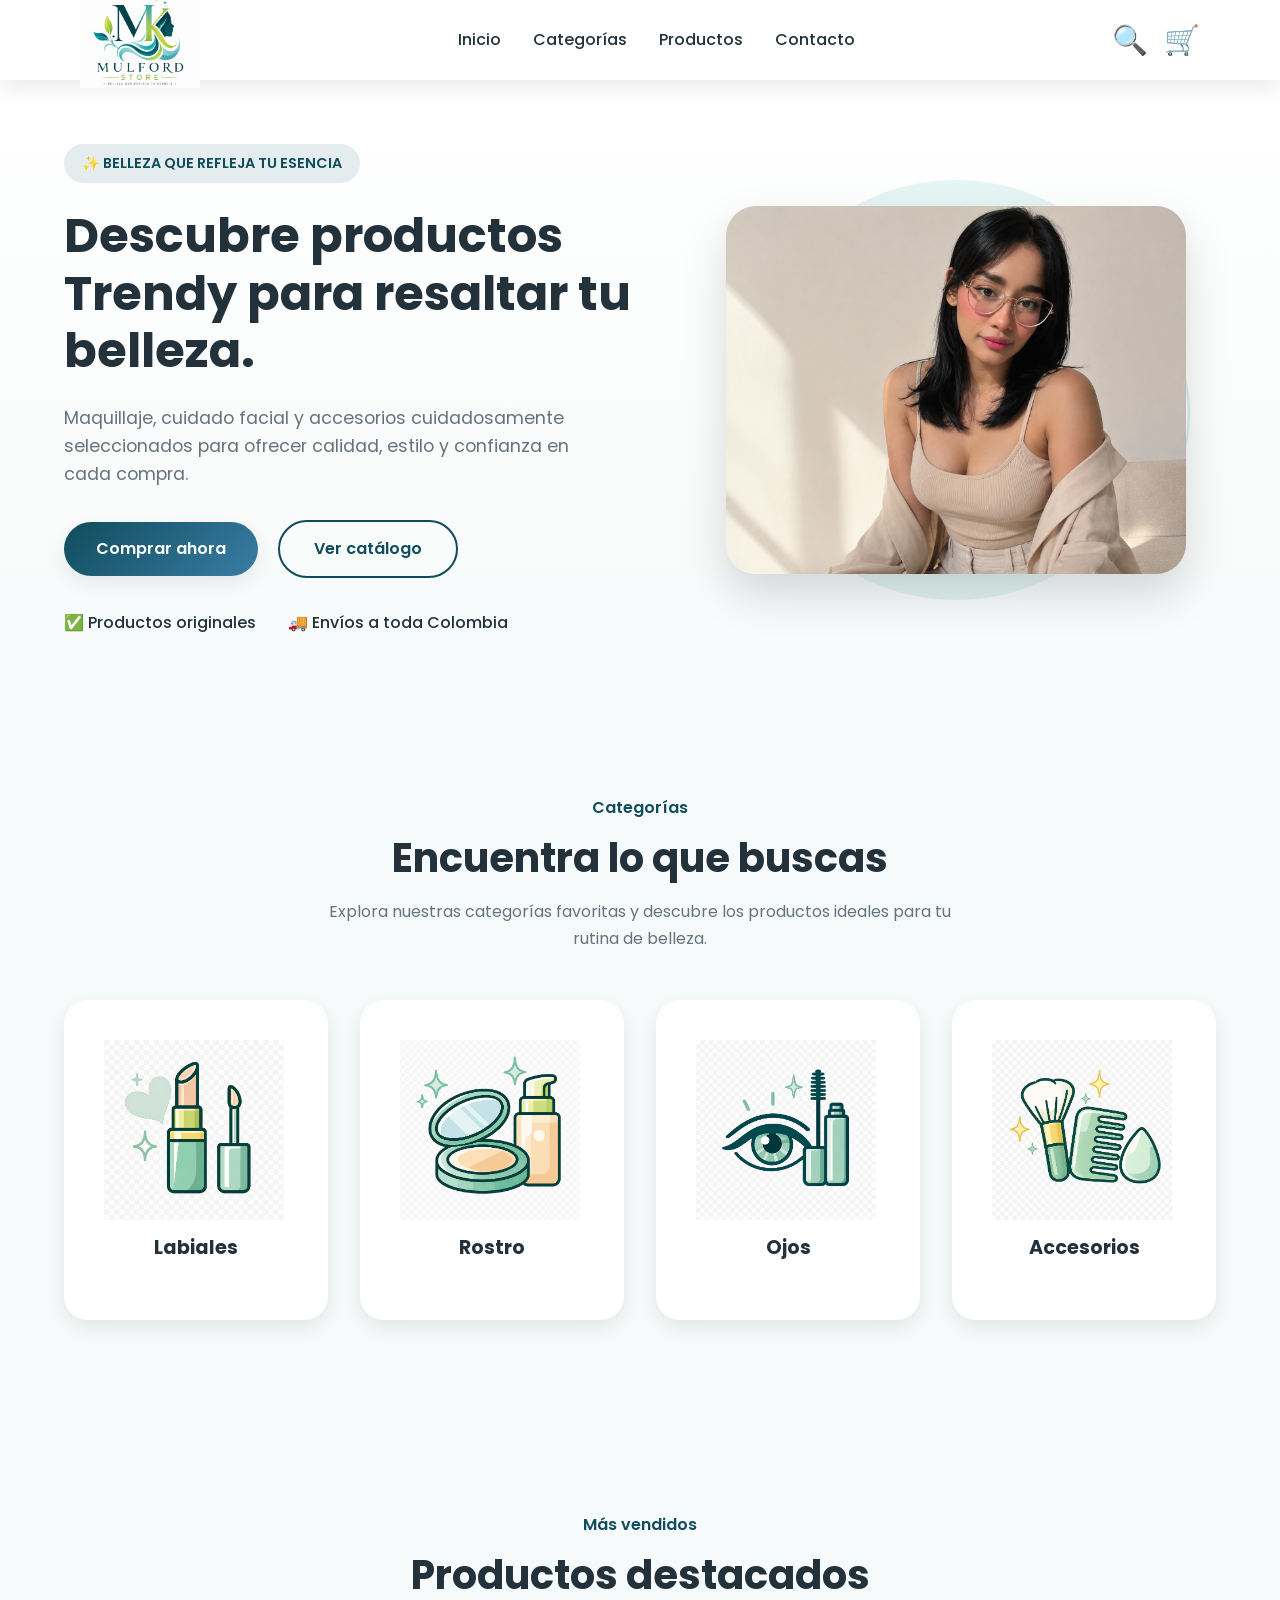
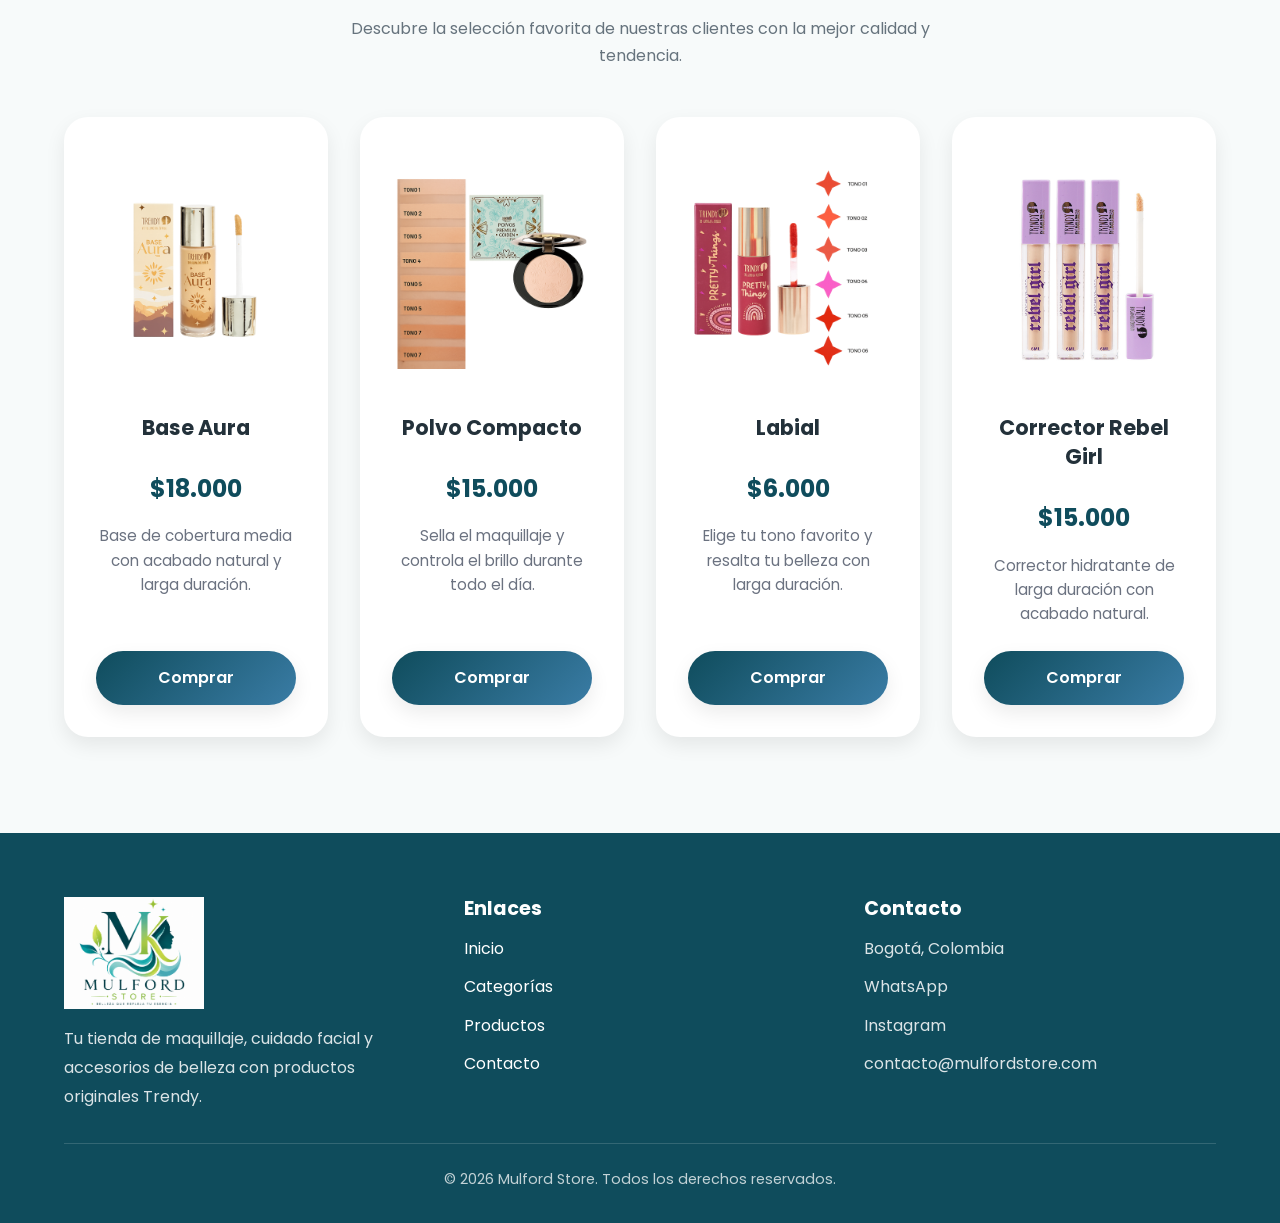
==== index.html @ 91eef4ac "Primer commit - Mulford Store" ====
<!DOCTYPE html>
<html lang="es">

<head>

    <meta charset="UTF-8">
    <meta name="viewport" content="width=device-width, initial-scale=1.0">

    <title>Mulford Store</title>

    <meta
        name="description"
        content="Mulford Store - Tienda de maquillaje, cuidado facial y accesorios Trendy con envíos a toda Colombia.">

    <meta
        name="keywords"
        content="maquillaje, Trendy, belleza, cosméticos, labiales, bases, Colombia">

    <meta
        name="author"
        content="Mulford Store">

    <link rel="icon" href="favicon.ico">

    <link rel="stylesheet" href="./css/reset.css">
    <link rel="stylesheet" href="./css/variables.css">
    <link rel="stylesheet" href="./css/base.css">
    <link rel="stylesheet" href="./css/layout.css">
    <link rel="stylesheet" href="./css/components.css">
    <link rel="stylesheet" href="./css/responsive.css">

</head>

<body>

    <!-- =========================
             HEADER
    ========================== -->

    <header class="header">

        <div class="container">

            <nav class="navbar">

                <a href="#inicio" class="logo">
                    <img
                        src="./assets/logos/logo-mulford.png"
                        alt="Logo Mulford">
                </a>

                <ul class="nav-links" id="nav-menu">

                    <li><a href="#inicio">Inicio</a></li>
                    <li><a href="#categorias">Categorías</a></li>
                    <li><a href="#productos">Productos</a></li>
                    <li><a href="#contacto">Contacto</a></li>

                </ul>

                <div class="nav-actions">

                    <button
                        type="button"
                        class="icon-btn"
                        aria-label="Buscar">
                        🔍
                    </button>

                    <button
                        type="button"
                        class="icon-btn"
                        aria-label="Carrito">
                        🛒
                    </button>

                    <button
                        type="button"
                        class="menu-toggle"
                        id="menu-toggle"
                        aria-label="Abrir menú">
                        ☰
                    </button>

                </div>

            </nav>

        </div>

    </header>

    <!-- =========================
              MAIN
    ========================== -->

    <main id="inicio">

        <!-- =========================
                 HERO
        ========================== -->

        <section class="hero">

            <div class="container">

                <div class="hero-content">

                    <span class="hero-badge">
                        ✨ BELLEZA QUE REFLEJA TU ESENCIA
                    </span>

                    <h1>
                        Descubre productos Trendy para resaltar tu belleza.
                    </h1>

                    <p>
                        Maquillaje, cuidado facial y accesorios cuidadosamente seleccionados para ofrecer calidad,
                        estilo y confianza en cada compra.
                    </p>

                    <div class="hero-buttons">

                        <a
                            href="#productos"
                            class="btn btn-primary">
                            Comprar ahora
                        </a>

                        <a
                            href="#categorias"
                            class="btn btn-secondary">
                            Ver catálogo
                        </a>

                    </div>

                    <div class="hero-info">

                        <div>
                            ✅ Productos originales
                        </div>

                        <div>
                            🚚 Envíos a toda Colombia
                        </div>

                    </div>

                </div>

                <div class="hero-image">

                    <img
                        src="./assets/images/hero-modelo.png"
                        alt="Modelo utilizando productos Mulford Store">

                </div>

            </div>

        </section>
                <!-- =========================
             CATEGORÍAS
        ========================== -->

        <section
            class="categories"
            id="categorias">

            <div class="container">

                <div class="section-title">

                    <span>Categorías</span>

                    <h2>
                        Encuentra lo que buscas
                    </h2>

                    <p>
                        Explora nuestras categorías favoritas y descubre los productos ideales para tu rutina de belleza.
                    </p>

                </div>

                <div class="categories-grid">

                    <!-- Categoría 1 -->

                    <article class="category-card">

                        <img
                            src="./assets/images/icons/labiales.png"
                            alt="Labiales"
                            loading="lazy">

                        <h3>Labiales</h3>

                    </article>

                    <!-- Categoría 2 -->

                    <article class="category-card">

                        <img
                            src="./assets/images/icons/rostro.png"
                            alt="Productos para el rostro"
                            loading="lazy">

                        <h3>Rostro</h3>

                    </article>

                    <!-- Categoría 3 -->

                    <article class="category-card">

                        <img
                            src="./assets/images/icons/ojos.png"
                            alt="Productos para los ojos"
                            loading="lazy">

                        <h3>Ojos</h3>

                    </article>

                    <!-- Categoría 4 -->

                    <article class="category-card">

                        <img
                            src="./assets/images/icons/accesorios.png"
                            alt="Accesorios de belleza"
                            loading="lazy">

                        <h3>Accesorios</h3>

                    </article>

                </div>

            </div>

        </section>

        <!-- =========================
             PRODUCTOS
        ========================== -->

        <section
            class="products"
            id="productos">

            <div class="container">

                <div class="section-title">

                    <span>Más vendidos</span>

                    <h2>
                        Productos destacados
                    </h2>

                    <p>
                        Descubre la selección favorita de nuestras clientes con la mejor calidad y tendencia.
                    </p>

                </div>

                <div class="products-grid">

                    <!-- Producto 1 -->

                    <article class="product-card">

                        <img
                            src="./assets/images/products/base-aura.png"
                            alt="Base Aura"
                            loading="lazy">

                        <h3>Base Aura</h3>

                        <p class="price">$18.000</p>

                        <p class="product-description">
                            Base de cobertura media con acabado natural y larga duración.
                        </p>

                        <button
                            type="button"
                            class="btn btn-primary">
                            Comprar
                        </button>

                    </article>

                    <!-- Producto 2 -->

                    <article class="product-card">

                        <img
                            src="./assets/images/products/polvo-compacto.png"
                            alt="Polvo Compacto"
                            loading="lazy">

                        <h3>Polvo Compacto</h3>

                        <p class="price">$15.000</p>

                        <p class="product-description">
                            Sella el maquillaje y controla el brillo durante todo el día.
                        </p>

                        <button
                            type="button"
                            class="btn btn-primary">
                            Comprar
                        </button>

                    </article>

                    <!-- Producto 3 -->

                    <article class="product-card">

                        <img
                            src="./assets/images/products/labial.png"
                            alt="Labial"
                            loading="lazy">

                        <h3>Labial</h3>

                        <p class="price">$6.000</p>

                        <p class="product-description">
                            Elige tu tono favorito y resalta tu belleza con larga duración.
                        </p>

                        <button
                            type="button"
                            class="btn btn-primary">
                            Comprar
                        </button>

                    </article>

                    <!-- Producto 4 -->

                    <article class="product-card">

                        <img
                            src="./assets/images/products/corrector-rebel-girl.png"
                            alt="Corrector Rebel Girl"
                            loading="lazy">

                        <h3>Corrector Rebel Girl</h3>

                        <p class="price">$15.000</p>

                        <p class="product-description">
                            Corrector hidratante de larga duración con acabado natural.
                        </p>

                        <button
                            type="button"
                            class="btn btn-primary">
                            Comprar
                        </button>

                    </article>

                </div>

            </div>

        </section>
                <!-- =========================
             FOOTER
        ========================== -->

    </main>

    <footer
        class="footer"
        id="contacto">

        <div class="container">

            <div class="footer-content">

                <!-- Marca -->

                <div class="footer-brand">

                    <img
                        src="./assets/logos/logo-mulford.png"
                        alt="Logo Mulford">

                    <p>
                        Tu tienda de maquillaje, cuidado facial y accesorios de belleza con productos originales Trendy.
                    </p>

                </div>

                <!-- Enlaces -->

                <div class="footer-links">

                    <h3>Enlaces</h3>

                    <ul>

                        <li>
                            <a href="#inicio">Inicio</a>
                        </li>

                        <li>
                            <a href="#categorias">Categorías</a>
                        </li>

                        <li>
                            <a href="#productos">Productos</a>
                        </li>

                        <li>
                            <a href="#contacto">Contacto</a>
                        </li>

                    </ul>

                </div>

                <!-- Contacto -->

                <div class="footer-contact">

                    <h3>Contacto</h3>

                    <p>Bogotá, Colombia</p>

                    <p>
                        <a href="https://wa.me/573001234567">
                            WhatsApp
                        </a>
                    </p>

                    <p>
                        <a href="https://instagram.com/mulfordstore">
                            Instagram
                        </a>
                    </p>

                    <p>
                        contacto@mulfordstore.com
                    </p>

                </div>

            </div>

            <div class="footer-copy">

                <p>
                    © 2026 Mulford Store. Todos los derechos reservados.
                </p>

            </div>

        </div>

    </footer>

    <script src="./js/app.js"></script>

</body>

</html>
---- css/variables.css ----
/* ===========================
   VARIABLES GLOBALES
=========================== */

:root {

    /* ==========
       COLORES
    ========== */

    --color-primary: #0F4C5C;
    --color-secondary: #3A7CA5;
    --color-accent: #6EC6B8;
    --color-highlight: #B8D986;

    --color-white: #FFFFFF;
    --color-background: #F7FAFA;
    --color-surface: #FFFFFF;

    --color-text: #23313A;
    --color-text-light: #66737D;

    /* ==========
       TIPOGRAFÍA
    ========== */

    --font-family: "Poppins", sans-serif;

    /* ==========
       TAMAÑOS
    ========== */

    --font-xs: 0.75rem;
    --font-sm: 0.875rem;
    --font-md: 1rem;
    --font-lg: 1.25rem;
    --font-xl: 2rem;
    --font-xxl: 3rem;

    /* ==========
       ESPACIADOS
    ========== */

    --space-xs: .5rem;
    --space-sm: 1rem;
    --space-md: 1.5rem;
    --space-lg: 2rem;
    --space-xl: 3rem;

    /* ==========
       BORDES
    ========== */

    --radius-sm: 8px;
    --radius-md: 12px;
    --radius-lg: 20px;

    /* ==========
       SOMBRAS
    ========== */

    --shadow-sm: 0 2px 8px rgba(0,0,0,.05);
    --shadow-md: 0 8px 20px rgba(0,0,0,.08);

    /* ==========
       TRANSICIONES
    ========== */

    --transition: .3s ease;

}
---- css/base.css ----
/* ===========================
   IMPORTACIÓN DE FUENTES
=========================== */

@import url('https://fonts.googleapis.com/css2?family=Poppins:wght@300;400;500;600;700;800&display=swap');


/* ===========================
   ESTILOS GLOBALES
=========================== */

*{
    margin:0;
    padding:0;
    box-sizing:border-box;
}

html{
    scroll-behavior:smooth;
}

body{

    font-family:var(--font-family);

    font-size:var(--font-md);

    color:var(--color-text);

    background:var(--color-background);

    line-height:1.6;

    overflow-x:hidden;

}


/* ===========================
   CONTENEDOR
=========================== */

.container{

    width:min(1200px,90%);

    margin:0 auto;

}


/* ===========================
   IMÁGENES
=========================== */

img{

    display:block;

    max-width:100%;

    height:auto;

}


/* ===========================
   ENLACES
=========================== */

a{

    color:inherit;

    text-decoration:none;

    transition:var(--transition);

}


/* ===========================
   LISTAS
=========================== */

ul{

    list-style:none;

}


/* ===========================
   BOTONES
=========================== */

button{

    font:inherit;

    background:none;

    border:none;

    cursor:pointer;

}


/* ===========================
   TIPOGRAFÍA
=========================== */

h1,
h2,
h3,
h4,
h5,
h6{

    color:var(--color-text);

    line-height:1.2;

    font-weight:700;

}

p{

    color:var(--color-text-light);

}


/* ===========================
   SELECCIÓN DE TEXTO
=========================== */

::selection{

    background:var(--color-primary);

    color:var(--color-white);

}


/* ===========================
   FOCUS ACCESIBLE
=========================== */

a:focus-visible,
button:focus-visible{

    outline:3px solid var(--color-secondary);

    outline-offset:4px;

    border-radius:var(--radius-sm);

}
---- css/layout.css ----
/* ===========================
   HEADER
=========================== */

.header{

    position:sticky;
    top:0;
    z-index:1000;

    background:rgba(255,255,255,.92);

    backdrop-filter:blur(12px);
    -webkit-backdrop-filter:blur(12px);

    box-shadow:var(--shadow-md);

    transition:var(--transition);

}


/* ===========================
   NAVBAR
=========================== */

.navbar{

    display:flex;
    justify-content:space-between;
    align-items:center;

    height:80px;

    padding:0 1rem;

    position:relative;

}


/* ===========================
   HERO
=========================== */

.hero{

    padding:4rem 0;

    background:linear-gradient(
        180deg,
        var(--color-white) 0%,
        var(--color-background) 100%
    );

    overflow:hidden;

}

.hero .container{

    display:flex;
    justify-content:space-between;
    align-items:center;

    gap:2rem;

}


/* ===========================
   HERO IMAGE
=========================== */

.hero-image{

    flex:1;

    display:flex;
    justify-content:center;
    align-items:center;

    position:relative;

}

.hero-image::before{

    content:"";

    position:absolute;

    width:420px;
    height:420px;

    border-radius:50%;

    background:rgba(56,178,172,.12);

    top:50%;
    left:50%;

    transform:translate(-50%,-50%);

    z-index:0;

}

.hero-image::after{

    content:"";

    position:absolute;

    width:300px;
    height:300px;

    border-radius:50%;

    border:2px solid rgba(56,178,172,.20);

    top:15%;
    right:5%;

    z-index:0;

}

.hero-image img{

    position:relative;
    z-index:1;

    width:100%;
    max-width:460px;

    object-fit:cover;

    border-radius:30px;

    box-shadow:var(--shadow-lg);

    transition:var(--transition);

}

.hero-image img:hover{

    transform:translateY(-8px) scale(1.02);

}
/* ===========================
   PRODUCTS
=========================== */

.products{

    padding:var(--space-xxl) 0;

}


/* ===========================
   CATEGORIES
=========================== */

.categories{

    padding:var(--space-xxl) 0;

}


/* ===========================
   SECTION SPACING
=========================== */

.section-title{

    margin-bottom:var(--space-lg);

}


/* ===========================
   UTILIDADES
=========================== */

.hidden{
    display:none;
}

.text-center{
    text-align:center;
}

.mt-lg{
    margin-top:var(--space-lg);
}

.mb-lg{
    margin-bottom:var(--space-lg);
}
---- css/components.css ----
/* ===========================
   LOGO
=========================== */

.logo{
    font-size:1.8rem;
    font-weight:700;
    color:var(--color-primary);
}

.logo img{
    width:120px;
    height:auto;
    display:block;
}


/* ===========================
   MENÚ DE NAVEGACIÓN
=========================== */

.nav-links{
    display:flex;
    gap:2rem;
}

.nav-links a{
    color:var(--color-text);
    font-weight:500;
    transition:var(--transition);
}

.nav-links a:hover{
    color:var(--color-primary);
}


/* ===========================
   BOTONES DEL HEADER
=========================== */

.nav-actions{
    display:flex;
    align-items:center;
    gap:1rem;
}

.icon-btn,
.menu-toggle{
    background:transparent;
    border:none;
    cursor:pointer;
    font-size:1.8rem;
    transition:var(--transition);
}

.menu-toggle{
    display:none;
}

.icon-btn:hover,
.menu-toggle:hover{
    transform:scale(1.1);
}


/* ===========================
   BOTONES GENERALES
=========================== */

.btn{
    display:inline-block;
    min-width:180px;
    padding:14px 32px;
    border:none;
    border-radius:var(--radius-pill);
    text-align:center;
    font-weight:600;
    transition:var(--transition);
    cursor:pointer;
}

.btn-primary{
    background:linear-gradient(
        135deg,
        var(--color-primary),
        var(--color-secondary)
    );

    color:var(--color-white);

    box-shadow:var(--shadow-md);
}

.btn-primary:hover{
    transform:translateY(-3px);
    box-shadow:var(--shadow-lg);
    filter:brightness(1.05);
}

.btn-secondary{
    background:transparent;
    border:2px solid var(--color-primary);
    color:var(--color-primary);
    margin-left:1rem;
}

.btn-secondary:hover{
    background:var(--color-primary);
    color:var(--color-white);
}
/* ===========================
   HERO
=========================== */

.hero-badge{
    display:inline-block;
    padding:8px 18px;
    margin-bottom:1.5rem;

    background:rgba(15,76,92,.10);

    color:var(--color-primary);

    border-radius:30px;

    font-size:.9rem;
    font-weight:600;
}

.hero h1{
    max-width:600px;
    margin-bottom:1.5rem;

    font-size:var(--font-xxl);
}

.hero p{
    max-width:550px;
    margin-bottom:2rem;

    font-size:1.1rem;
}

.hero-info{
    display:flex;
    gap:2rem;
    margin-top:2rem;

    font-weight:500;
}


/* ===========================
   PRODUCT CARD
=========================== */

.product-card{

    display:flex;
    flex-direction:column;
    justify-content:space-between;
    align-items:center;

    min-height:620px;

    padding:2rem;

    background:var(--color-white);

    border-radius:var(--radius-xl);

    box-shadow:var(--shadow-md);

    text-align:center;

    overflow:hidden;

    transition:var(--transition);

}

.product-card:hover{

    transform:translateY(-10px);

    box-shadow:var(--shadow-lg);

}

.product-card img{

    width:100%;
    max-width:240px;
    height:240px;

    margin:0 auto 1.5rem;

    object-fit:contain;

    transition:var(--transition);

}

.product-card:hover img{

    transform:scale(1.08);

}

.product-card h3{

    margin-bottom:.75rem;

    color:var(--color-dark);

    font-size:1.3rem;
    font-weight:700;

    line-height:1.4;

}

.product-card .price{

    margin:1rem 0;

    color:var(--color-primary);

    font-size:1.5rem;
    font-weight:700;

}

.product-description{

    min-height:50px;

    margin-bottom:1.5rem;

    color:var(--color-gray);

    font-size:.95rem;

    line-height:1.6;

}

.product-card .btn{

    width:100%;

    margin-top:auto;

}


/* ===========================
   PRODUCTOS
=========================== */

.products-grid{

    display:grid;

    grid-template-columns:repeat(auto-fit,minmax(260px,1fr));

    gap:2rem;

    margin-top:3rem;

}


/* ===========================
   CATEGORÍAS
=========================== */

.categories{

    padding:6rem 0;

}

.categories-grid{

    display:grid;

    grid-template-columns:repeat(auto-fit,minmax(180px,1fr));

    gap:2rem;

    margin-top:3rem;

}

.category-card{

    min-height:320px;

    padding:2.5rem;

    background:var(--color-white);

    border-radius:var(--radius-xl);

    box-shadow:var(--shadow-md);

    text-align:center;

    cursor:pointer;

    transition:var(--transition);

}

.category-card:hover{

    transform:translateY(-8px);

    box-shadow:var(--shadow-lg);

}

.category-card img{

    width:180px;
    height:180px;

    margin-bottom:1rem;

    object-fit:contain;

    transition:var(--transition);

}

.category-card:hover img{

    transform:scale(1.08);

}

.category-card h3{

    color:var(--color-dark);

    font-size:1.2rem;

    transition:var(--transition);

}

.category-card:hover h3{

    color:var(--color-primary);

}

.section-badge{

    display:inline-block;

    margin-bottom:1rem;

    padding:.55rem 1.3rem;

    background:rgba(17,143,122,.12);

    color:var(--color-primary);

    border-radius:var(--radius-pill);

    font-size:.9rem;

    font-weight:600;

}
/* ===========================
   FOOTER
=========================== */

.footer{

    background:var(--color-primary);

    color:var(--color-white);

    padding:4rem 0 2rem;

}

.footer-content{

    display:grid;

    grid-template-columns:repeat(auto-fit,minmax(220px,1fr));

    gap:3rem;

    margin-bottom:2rem;

}

.footer-brand img{

    width:140px;

    margin-bottom:1rem;

}

.footer-brand p{

    color:rgba(255,255,255,.85);

    line-height:1.8;

}

.footer-links h3,
.footer-contact h3{

    margin-bottom:1rem;

    color:var(--color-white);

    font-size:1.2rem;

}

.footer-links ul{

    display:flex;

    flex-direction:column;

    gap:.8rem;

}

.footer-links a{

    transition:var(--transition);

}

.footer-links a:hover{

    color:var(--color-highlight);

}

.footer-contact p{

    margin-bottom:.8rem;

    color:rgba(255,255,255,.85);

}

.footer-contact a{

    transition:var(--transition);

}

.footer-contact a:hover{

    color:var(--color-highlight);

}

.footer-copy{

    border-top:1px solid rgba(255,255,255,.15);

    padding-top:1.5rem;

    text-align:center;

}

.footer-copy p{

    color:rgba(255,255,255,.75);

    font-size:.9rem;

}


/* ===========================
   SECTION TITLE
=========================== */

.section-title{

    text-align:center;

    margin-bottom:2rem;

}

.section-title span{

    display:inline-block;

    margin-bottom:.8rem;

    color:var(--color-primary);

    font-weight:600;

}

.section-title h2{

    margin-bottom:1rem;

    color:var(--color-text);

    font-size:2.5rem;

}

.section-title p{

    max-width:650px;

    margin:0 auto;

    color:var(--color-text-light);

    line-height:1.7;

}
---- css/responsive.css ----
/* ===========================
   TABLETS
=========================== */

@media (max-width:992px){

    .hero .container{
        flex-direction:column;
        text-align:center;
    }

    .hero-content{
        order:2;
    }

    .hero-image{
        order:1;
        margin-bottom:2rem;
    }

    .hero-info{
        justify-content:center;
        flex-wrap:wrap;
    }

    .btn-secondary{
        margin-left:0;
        margin-top:1rem;
    }

}


/* ===========================
   CELULARES
=========================== */

@media (max-width:768px){

    .menu-toggle{
        display:block;
    }

    .nav-links{

        display:none;

        position:absolute;

        top:80px;
        left:0;

        width:100%;

        flex-direction:column;
        align-items:center;

        gap:1.2rem;

        padding:1.5rem 0;

        background:var(--color-white);

        box-shadow:var(--shadow-md);

        z-index:999;

    }

    .nav-links.active{
        display:flex;
    }

    .nav-links li{
        width:100%;
        text-align:center;
    }

    .nav-links a{
        display:block;
        padding:.8rem 0;
    }

    .hero{

        padding:3rem 0;

    }

    .hero h1{

        font-size:2.3rem;

    }

    .hero p{

        font-size:1rem;

    }

    .hero-image img{

        max-width:340px;

    }

    .products-grid{

        grid-template-columns:1fr;

    }

    .categories-grid{

        grid-template-columns:repeat(2,1fr);

    }

    .footer-content{

        text-align:center;

    }

}


/* ===========================
   CELULARES PEQUEÑOS
=========================== */

@media (max-width:480px){

    .container{

        width:92%;

    }

    .hero h1{

        font-size:2rem;

    }

    .hero-info{

        flex-direction:column;

        gap:1rem;

    }

    .btn{

        width:100%;

    }

    .categories-grid{

        grid-template-columns:1fr;

    }

    .category-card{

        min-height:auto;

    }

    .product-card{

        min-height:auto;

    }

}
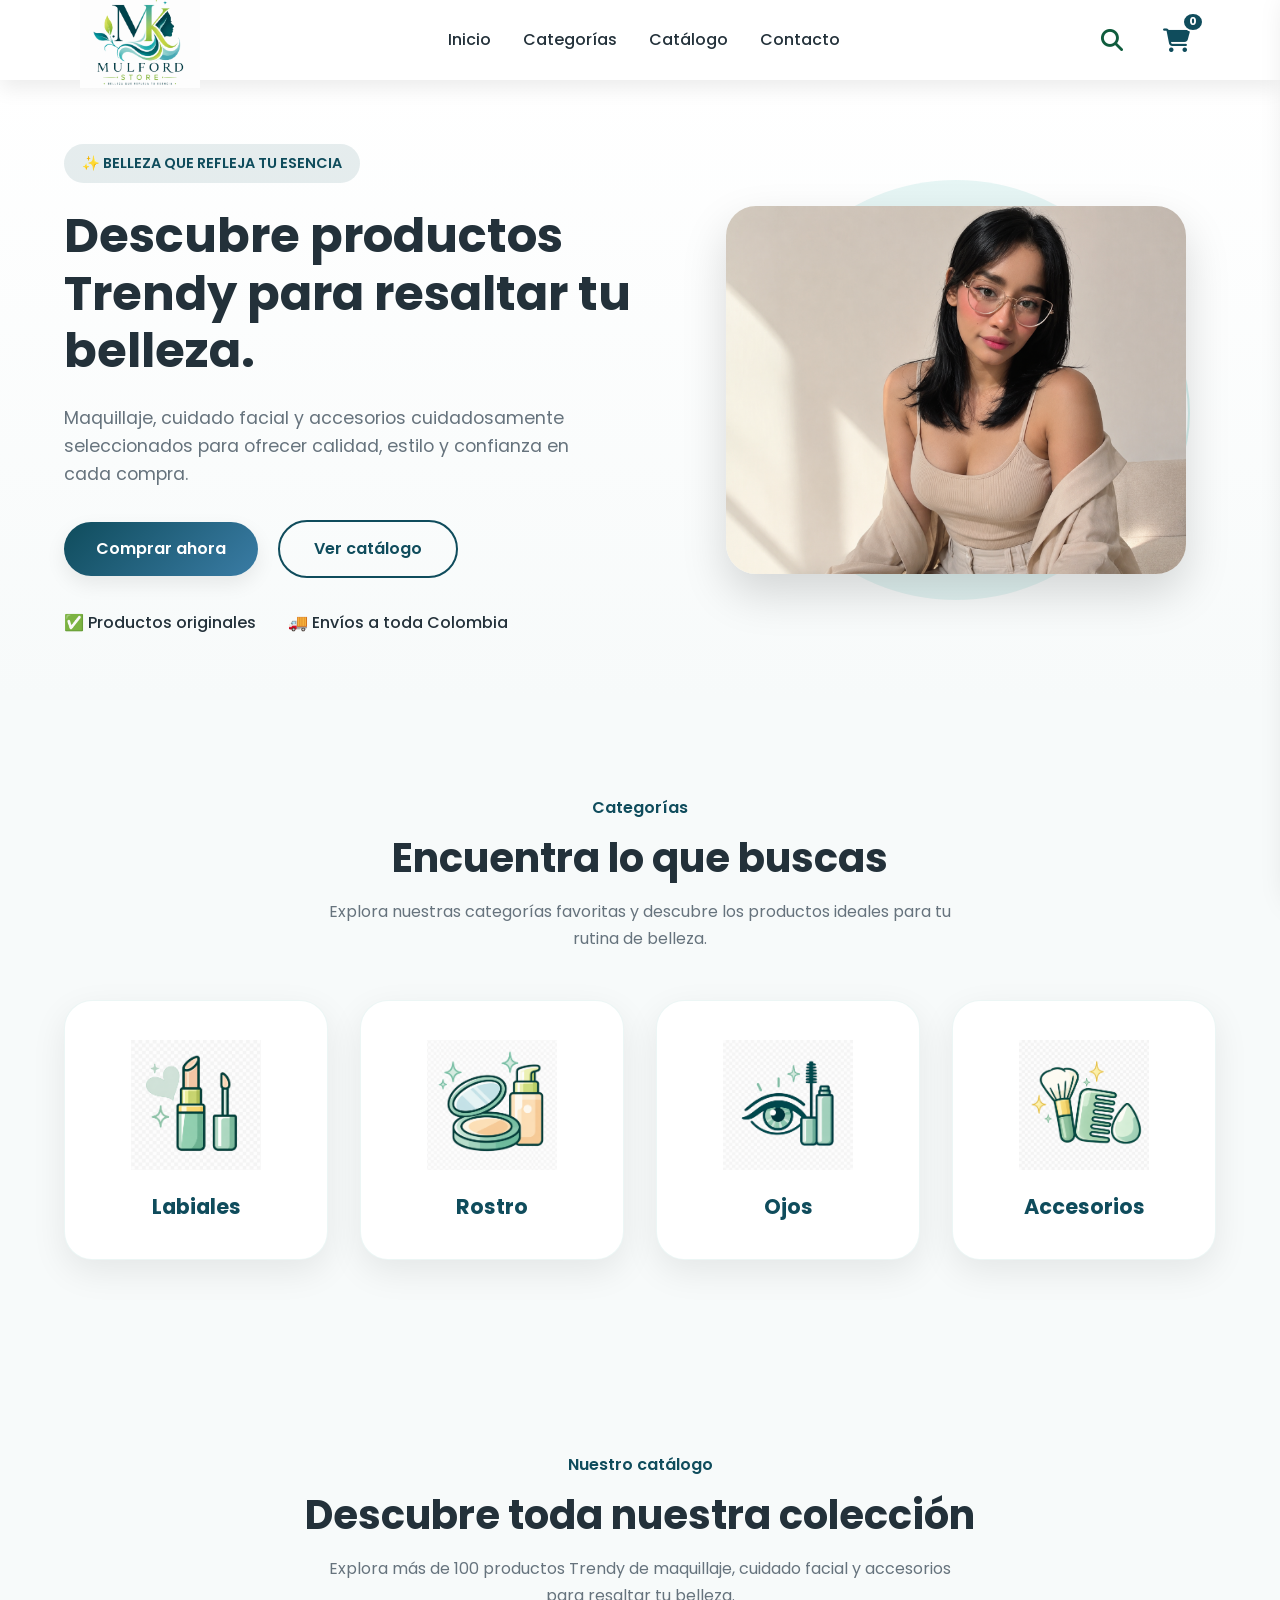
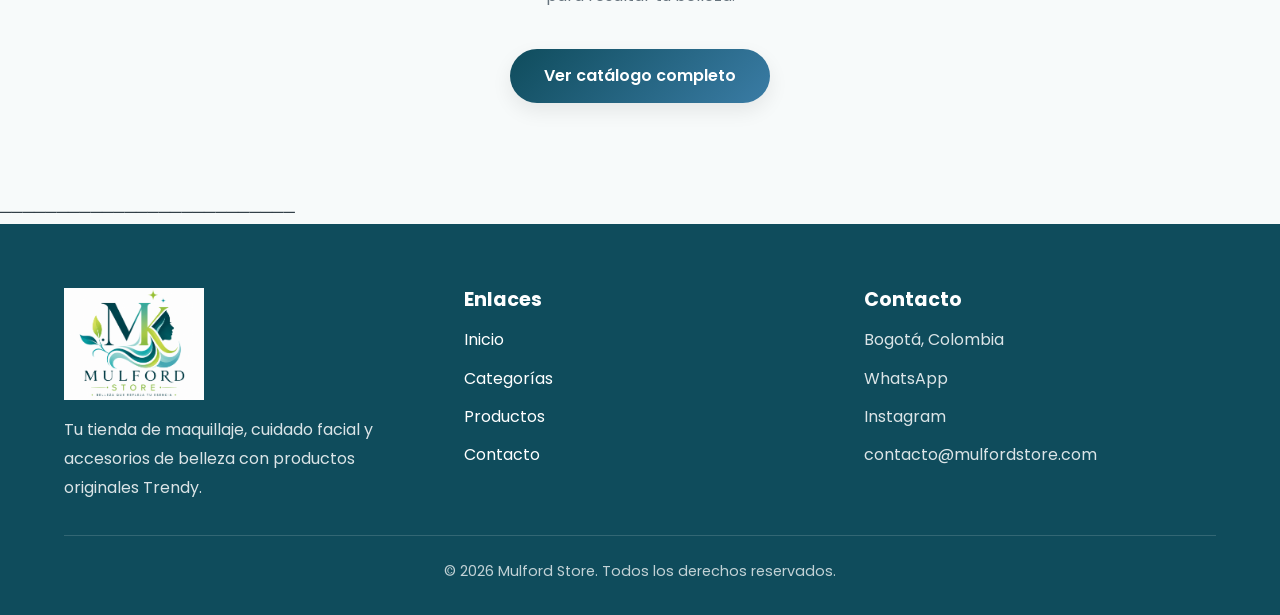
==== commit d66995ec: "Integra backend y actualiza catalogo de productos" ====
--- a/index.html
+++ b/index.html
@@ -8,17 +8,12 @@
 
     <title>Mulford Store</title>
 
-    <meta
-        name="description"
+    <meta name="description"
         content="Mulford Store - Tienda de maquillaje, cuidado facial y accesorios Trendy con envíos a toda Colombia.">
 
-    <meta
-        name="keywords"
-        content="maquillaje, Trendy, belleza, cosméticos, labiales, bases, Colombia">
-
-    <meta
-        name="author"
-        content="Mulford Store">
+    <meta name="keywords" content="maquillaje, Trendy, belleza, cosméticos, labiales, bases, Colombia">
+
+    <meta name="author" content="Mulford Store">
 
     <link rel="icon" href="favicon.ico">
 
@@ -28,6 +23,7 @@
     <link rel="stylesheet" href="./css/layout.css">
     <link rel="stylesheet" href="./css/components.css">
     <link rel="stylesheet" href="./css/responsive.css">
+    <link rel="stylesheet" href="https://cdnjs.cloudflare.com/ajax/libs/font-awesome/6.7.2/css/all.min.css">
 
 </head>
 
@@ -44,42 +40,33 @@
             <nav class="navbar">
 
                 <a href="#inicio" class="logo">
-                    <img
-                        src="./assets/logos/logo-mulford.png"
-                        alt="Logo Mulford">
+                    <img src="./assets/logos/logo-mulford.png" alt="Logo Mulford">
                 </a>
-
                 <ul class="nav-links" id="nav-menu">
 
-                    <li><a href="#inicio">Inicio</a></li>
-                    <li><a href="#categorias">Categorías</a></li>
-                    <li><a href="#productos">Productos</a></li>
+                    <li><a href="index.html">Inicio</a></li>
+
+                    <li><a href="categorias.html">Categorías</a></li>
+
+                    <li><a href="catalogo.html">Catálogo</a></li>
+
                     <li><a href="#contacto">Contacto</a></li>
 
                 </ul>
 
                 <div class="nav-actions">
 
-                    <button
-                        type="button"
-                        class="icon-btn"
-                        aria-label="Buscar">
-                        🔍
+                    <button type="button" class="icon-btn" aria-label="Buscar">
+                        <i class="fa-solid fa-magnifying-glass"></i>
                     </button>
 
-                    <button
-                        type="button"
-                        class="icon-btn"
-                        aria-label="Carrito">
-                        🛒
+                    <button type="button" class="icon-btn carrito-btn" aria-label="Carrito">
+                        <i class="fa-solid fa-cart-shopping"></i>
+                        <span id="contador-carrito" class="contador-carrito">0</span>
                     </button>
 
-                    <button
-                        type="button"
-                        class="menu-toggle"
-                        id="menu-toggle"
-                        aria-label="Abrir menú">
-                        ☰
+                    <button type="button" class="menu-toggle" id="menu-toggle" aria-label="Abrir menú">
+                        <i class="fa-solid fa-bars"></i>
                     </button>
 
                 </div>
@@ -121,15 +108,11 @@
 
                     <div class="hero-buttons">
 
-                        <a
-                            href="#productos"
-                            class="btn btn-primary">
+                        <a href="#productos" class="btn btn-primary">
                             Comprar ahora
                         </a>
 
-                        <a
-                            href="#categorias"
-                            class="btn btn-secondary">
+                        <a href="catalogo.html" class="btn btn-secondary">
                             Ver catálogo
                         </a>
 
@@ -151,22 +134,18 @@
 
                 <div class="hero-image">
 
-                    <img
-                        src="./assets/images/hero-modelo.png"
-                        alt="Modelo utilizando productos Mulford Store">
+                    <img src="./assets/images/hero-modelo.png" alt="Modelo utilizando productos Mulford Store">
 
                 </div>
 
             </div>
 
         </section>
-                <!-- =========================
+        <!-- =========================
              CATEGORÍAS
         ========================== -->
 
-        <section
-            class="categories"
-            id="categorias">
+        <section class="categories" id="categorias">
 
             <div class="container">
 
@@ -179,64 +158,33 @@
                     </h2>
 
                     <p>
-                        Explora nuestras categorías favoritas y descubre los productos ideales para tu rutina de belleza.
+                        Explora nuestras categorías favoritas y descubre los productos ideales para tu rutina de
+                        belleza.
                     </p>
 
                 </div>
 
                 <div class="categories-grid">
 
-                    <!-- Categoría 1 -->
-
-                    <article class="category-card">
-
-                        <img
-                            src="./assets/images/icons/labiales.png"
-                            alt="Labiales"
-                            loading="lazy">
-
+                    <a href="catalogo.html?categoria=Labios" class="category-card">
+                        <img src="./assets/images/icons/labiales.png" alt="Labiales" loading="lazy">
                         <h3>Labiales</h3>
-
-                    </article>
-
-                    <!-- Categoría 2 -->
-
-                    <article class="category-card">
-
-                        <img
-                            src="./assets/images/icons/rostro.png"
-                            alt="Productos para el rostro"
-                            loading="lazy">
-
+                    </a>
+
+                    <a href="catalogo.html?categoria=Bases" class="category-card">
+                        <img src="./assets/images/icons/rostro.png" alt="Productos para el rostro" loading="lazy">
                         <h3>Rostro</h3>
-
-                    </article>
-
-                    <!-- Categoría 3 -->
-
-                    <article class="category-card">
-
-                        <img
-                            src="./assets/images/icons/ojos.png"
-                            alt="Productos para los ojos"
-                            loading="lazy">
-
+                    </a>
+
+                    <a href="catalogo.html?categoria=Ojos" class="category-card">
+                        <img src="./assets/images/icons/ojos.png" alt="Productos para los ojos" loading="lazy">
                         <h3>Ojos</h3>
-
-                    </article>
-
-                    <!-- Categoría 4 -->
-
-                    <article class="category-card">
-
-                        <img
-                            src="./assets/images/icons/accesorios.png"
-                            alt="Accesorios de belleza"
-                            loading="lazy">
-
+                    </a>
+
+                    <a href="catalogo.html?categoria=Accesorios" class="category-card">
+                        <img src="./assets/images/icons/accesorios.png" alt="Accesorios de belleza" loading="lazy">
                         <h3>Accesorios</h3>
-
-                    </article>
+                    </a>
 
                 </div>
 
@@ -244,146 +192,47 @@
 
         </section>
 
+
         <!-- =========================
-             PRODUCTOS
-        ========================== -->
-
-        <section
-            class="products"
-            id="productos">
+         CATÁLOGO
+========================== -->
+
+        <section class="catalogo-preview" id="productos">
 
             <div class="container">
 
                 <div class="section-title">
 
-                    <span>Más vendidos</span>
-
-                    <h2>
-                        Productos destacados
-                    </h2>
-
-                    <p>
-                        Descubre la selección favorita de nuestras clientes con la mejor calidad y tendencia.
-                    </p>
-
-                </div>
-
-                <div class="products-grid">
-
-                    <!-- Producto 1 -->
-
-                    <article class="product-card">
-
-                        <img
-                            src="./assets/images/products/base-aura.png"
-                            alt="Base Aura"
-                            loading="lazy">
-
-                        <h3>Base Aura</h3>
-
-                        <p class="price">$18.000</p>
-
-                        <p class="product-description">
-                            Base de cobertura media con acabado natural y larga duración.
-                        </p>
-
-                        <button
-                            type="button"
-                            class="btn btn-primary">
-                            Comprar
-                        </button>
-
-                    </article>
-
-                    <!-- Producto 2 -->
-
-                    <article class="product-card">
-
-                        <img
-                            src="./assets/images/products/polvo-compacto.png"
-                            alt="Polvo Compacto"
-                            loading="lazy">
-
-                        <h3>Polvo Compacto</h3>
-
-                        <p class="price">$15.000</p>
-
-                        <p class="product-description">
-                            Sella el maquillaje y controla el brillo durante todo el día.
-                        </p>
-
-                        <button
-                            type="button"
-                            class="btn btn-primary">
-                            Comprar
-                        </button>
-
-                    </article>
-
-                    <!-- Producto 3 -->
-
-                    <article class="product-card">
-
-                        <img
-                            src="./assets/images/products/labial.png"
-                            alt="Labial"
-                            loading="lazy">
-
-                        <h3>Labial</h3>
-
-                        <p class="price">$6.000</p>
-
-                        <p class="product-description">
-                            Elige tu tono favorito y resalta tu belleza con larga duración.
-                        </p>
-
-                        <button
-                            type="button"
-                            class="btn btn-primary">
-                            Comprar
-                        </button>
-
-                    </article>
-
-                    <!-- Producto 4 -->
-
-                    <article class="product-card">
-
-                        <img
-                            src="./assets/images/products/corrector-rebel-girl.png"
-                            alt="Corrector Rebel Girl"
-                            loading="lazy">
-
-                        <h3>Corrector Rebel Girl</h3>
-
-                        <p class="price">$15.000</p>
-
-                        <p class="product-description">
-                            Corrector hidratante de larga duración con acabado natural.
-                        </p>
-
-                        <button
-                            type="button"
-                            class="btn btn-primary">
-                            Comprar
-                        </button>
-
-                    </article>
+                    <span>Nuestro catálogo</span>
+
+                    <h2>Descubre toda nuestra colección</h2>
+
+                    <p>
+                        Explora más de 100 productos Trendy de maquillaje, cuidado facial y accesorios para resaltar tu
+                        belleza.
+                    </p>
+
+                </div>
+
+                <div class="catalogo-preview-content">
+
+                    <a href="catalogo.html" class="btn btn-primary">
+                        Ver catálogo completo
+                    </a>
 
                 </div>
 
             </div>
 
         </section>
-                <!-- =========================
+        ──────────────────────────
+        <!-- =========================
              FOOTER
         ========================== -->
 
     </main>
 
-    <footer
-        class="footer"
-        id="contacto">
+    <footer class="footer" id="contacto">
 
         <div class="container">
 
@@ -393,9 +242,7 @@
 
                 <div class="footer-brand">
 
-                    <img
-                        src="./assets/logos/logo-mulford.png"
-                        alt="Logo Mulford">
+                    <img src="./assets/logos/logo-mulford.png" alt="Logo Mulford">
 
                     <p>
                         Tu tienda de maquillaje, cuidado facial y accesorios de belleza con productos originales Trendy.
@@ -470,9 +317,46 @@
         </div>
 
     </footer>
-
-    <script src="./js/app.js"></script>
+    <aside id="carrito-panel" class="carrito-panel">
+
+        <div class="carrito-header">
+
+            <h2>Mi carrito</h2>
+
+            <button id="cerrar-carrito" class="cerrar-carrito">
+                <i class="fa-solid fa-xmark"></i>
+            </button>
+
+        </div>
+
+        <div id="lista-carrito" class="lista-carrito">
+
+            <p class="carrito-vacio">
+                Tu carrito está vacío.
+            </p>
+
+        </div>
+
+        <div class="carrito-footer">
+
+            <h3>Total:
+                <span id="total-carrito">$0</span>
+            </h3>
+
+            <button id="vaciar-carrito" class="btn btn-secondary">
+                Vaciar carrito
+            </button>
+
+            <button id="finalizar-compra" class="btn btn-primary">
+                Finalizar compra
+            </button>
+        </div>
+
+    </aside>
+
+    <script src="./js/productos.js"></script>
+
 
 </body>
 
-</html>
+</html>
--- a/css/components.css
+++ b/css/components.css
@@ -2,536 +2,965 @@
    LOGO
 =========================== */
 
-.logo{
-    font-size:1.8rem;
-    font-weight:700;
-    color:var(--color-primary);
-}
-
-.logo img{
-    width:120px;
-    height:auto;
+.logo {
+    font-size: 1.8rem;
+    font-weight: 700;
+    color: var(--color-primary);
+}
+
+.logo img {
+    width: 120px;
+    height: auto;
+    display: block;
+}
+
+
+/* ===========================
+   MENÚ DE NAVEGACIÓN
+=========================== */
+
+.nav-links {
+    display: flex;
+    gap: 2rem;
+}
+
+.nav-links a {
+    color: var(--color-text);
+    font-weight: 500;
+    transition: var(--transition);
+}
+
+.nav-links a:hover {
+    color: var(--color-primary);
+}
+
+
+/* ===========================
+   BOTONES DEL HEADER
+=========================== */
+
+.nav-actions {
+    display: flex;
+    align-items: center;
+    gap: 1rem;
+}
+
+.icon-btn,
+.menu-toggle {
+
+    width: 48px;
+    height: 48px;
+
+    border: none;
+    border-radius: 50%;
+
+    background: #ffffff;
+
+    display: flex;
+    align-items: center;
+    justify-content: center;
+
+    cursor: pointer;
+
+    transition: all .3s ease;
+
+}
+
+.icon-btn i,
+.menu-toggle i {
+
+    font-size: 22px;
+    color: #0f5c3d;
+
+    transition: .3s;
+
+}
+
+.icon-btn:hover,
+.menu-toggle:hover {
+
+    background: #D9F4EF;
+    transform: translateY(-2px);
+
+}
+
+.icon-btn:hover i,
+.menu-toggle:hover i {
+
+    color: #158A7A;
+
+}
+
+.menu-toggle {
+
+    display: none;
+
+}
+
+
+/* ===========================
+   BOTONES GENERALES
+=========================== */
+
+.btn {
+    display: inline-block;
+    min-width: 180px;
+    padding: 14px 32px;
+    border: none;
+    border-radius: var(--radius-pill);
+    text-align: center;
+    font-weight: 600;
+    transition: var(--transition);
+    cursor: pointer;
+}
+
+.btn-primary {
+    background: linear-gradient(135deg,
+            var(--color-primary),
+            var(--color-secondary));
+
+    color: var(--color-white);
+
+    box-shadow: var(--shadow-md);
+}
+
+.btn-primary:hover {
+    transform: translateY(-3px);
+    box-shadow: var(--shadow-lg);
+    filter: brightness(1.05);
+}
+
+.btn-secondary {
+    background: transparent;
+    border: 2px solid var(--color-primary);
+    color: var(--color-primary);
+    margin-left: 1rem;
+}
+
+.btn-secondary:hover {
+    background: var(--color-primary);
+    color: var(--color-white);
+}
+
+/* ===========================
+   HERO
+=========================== */
+
+.hero-badge {
+    display: inline-block;
+    padding: 8px 18px;
+    margin-bottom: 1.5rem;
+
+    background: rgba(15, 76, 92, .10);
+
+    color: var(--color-primary);
+
+    border-radius: 30px;
+
+    font-size: .9rem;
+    font-weight: 600;
+}
+
+.hero h1 {
+    max-width: 600px;
+    margin-bottom: 1.5rem;
+
+    font-size: var(--font-xxl);
+}
+
+.hero p {
+    max-width: 550px;
+    margin-bottom: 2rem;
+
+    font-size: 1.1rem;
+}
+
+.hero-info {
+    display: flex;
+    gap: 2rem;
+    margin-top: 2rem;
+
+    font-weight: 500;
+}
+
+
+/* ===========================
+   PRODUCT CARD
+=========================== */
+
+.product-card {
+
+    display: flex;
+    flex-direction: column;
+    justify-content: space-between;
+    align-items: center;
+
+    min-height: 620px;
+
+    padding: 2rem;
+
+    background: var(--color-white);
+
+    border-radius: var(--radius-xl);
+
+    box-shadow: var(--shadow-md);
+
+    text-align: center;
+
+    overflow: hidden;
+
+    transition: var(--transition);
+
+}
+
+.product-card:hover {
+
+    transform: translateY(-10px);
+
+    box-shadow: var(--shadow-lg);
+
+}
+
+.product-card img {
+
+    width: 100%;
+    max-width: 240px;
+    height: 240px;
+
+    margin: 0 auto 1.5rem;
+
+    object-fit: contain;
+
+    transition: var(--transition);
+
+}
+
+.product-card:hover img {
+
+    transform: scale(1.08);
+
+}
+
+.product-card h3 {
+
+    margin-bottom: .75rem;
+
+    color: var(--color-dark);
+
+    font-size: 1.3rem;
+    font-weight: 700;
+
+    line-height: 1.4;
+
+}
+
+.product-reference,
+.product-tone,
+.product-stock {
+
+    font-size: .95rem;
+    color: var(--color-gray);
+    margin-bottom: .35rem;
+
+}
+
+.product-stock {
+
+    color: #158A7A;
+    font-weight: 700;
+
+}
+
+.product-card .price {
+
+    margin: 1rem 0;
+
+    color: var(--color-primary);
+
+    font-size: 1.5rem;
+    font-weight: 700;
+
+}
+
+.product-description {
+
+    min-height: 50px;
+
+    margin-bottom: 1.5rem;
+
+    color: var(--color-gray);
+
+    font-size: .95rem;
+
+    line-height: 1.6;
+
+}
+
+.product-card .btn {
+
+    width: 100%;
+
+    margin-top: auto;
+
+}
+
+.product-reference,
+.product-tone,
+.product-stock {
+
+    font-size: .95rem;
+
+    color: var(--color-gray);
+
+    margin-bottom: .4rem;
+
+}
+
+.product-stock {
+
+    color: var(--color-primary);
+
+    font-weight: 700;
+
+}
+
+
+/* ===========================
+   PRODUCTOS
+=========================== */
+
+.products-grid {
+
+    display: grid;
+
+    grid-template-columns: repeat(auto-fit, minmax(260px, 1fr));
+
+    gap: 2rem;
+
+    margin-top: 3rem;
+
+}
+
+
+/* ===========================
+   CATEGORÍAS
+=========================== */
+
+.categories {
+
+    padding: 6rem 0;
+
+}
+
+.categories-grid {
+
+    display: grid;
+
+    grid-template-columns: repeat(auto-fit, minmax(180px, 1fr));
+
+    gap: 2rem;
+
+    margin-top: 3rem;
+
+}
+
+.category-card {
+
+    background: var(--color-white);
+
+    border-radius: 28px;
+
+    padding: 2rem 1.5rem;
+
+    min-height: 260px;
+
+    display: flex;
+
+    flex-direction: column;
+
+    justify-content: center;
+
+    align-items: center;
+
+    text-align: center;
+
+    box-shadow: 0 12px 35px rgba(0, 0, 0, .08);
+
+    border: 1px solid rgba(17, 143, 122, .08);
+
+    transition: all .35s ease;
+
+    cursor: pointer;
+
+    overflow: hidden;
+
+}
+
+.category-card:hover {
+
+    transform: translateY(-10px);
+
+    box-shadow: 0 20px 45px rgba(0, 0, 0, .15);
+
+    border-color: rgba(17, 143, 122, .18);
+
+}
+
+.category-card img {
+
+    width: 130px;
+
+    height: 130px;
+
+    object-fit: contain;
+
+    margin-bottom: 1.4rem;
+
+    transition: .35s;
+
+}
+
+.category-card:hover img {
+
+    transform: scale(1.08);
+
+}
+
+.category-card h3 {
+
+    font-size: 1.3rem;
+
+    font-weight: 700;
+
+    color: var(--color-primary);
+
+    line-height: 1.3;
+
+    margin: 0;
+
+}
+
+
+
+.category-card:hover h3 {
+
+    color: var(--color-primary);
+
+}
+
+.section-badge {
+
+    display: inline-block;
+
+    margin-bottom: 1rem;
+
+    padding: .55rem 1.3rem;
+
+    background: rgba(17, 143, 122, .12);
+
+    color: var(--color-primary);
+
+    border-radius: var(--radius-pill);
+
+    font-size: .9rem;
+
+    font-weight: 600;
+
+}
+
+/* ===========================
+   FOOTER
+=========================== */
+
+.footer {
+
+    background: var(--color-primary);
+
+    color: var(--color-white);
+
+    padding: 4rem 0 2rem;
+
+}
+
+.footer-content {
+
+    display: grid;
+
+    grid-template-columns: repeat(auto-fit, minmax(220px, 1fr));
+
+    gap: 3rem;
+
+    margin-bottom: 2rem;
+
+}
+
+.footer-brand img {
+
+    width: 140px;
+
+    margin-bottom: 1rem;
+
+}
+
+.footer-brand p {
+
+    color: rgba(255, 255, 255, .85);
+
+    line-height: 1.8;
+
+}
+
+.footer-links h3,
+.footer-contact h3 {
+
+    margin-bottom: 1rem;
+
+    color: var(--color-white);
+
+    font-size: 1.2rem;
+
+}
+
+.footer-links ul {
+
+    display: flex;
+
+    flex-direction: column;
+
+    gap: .8rem;
+
+}
+
+.footer-links a {
+
+    transition: var(--transition);
+
+}
+
+.footer-links a:hover {
+
+    color: var(--color-highlight);
+
+}
+
+.footer-contact p {
+
+    margin-bottom: .8rem;
+
+    color: rgba(255, 255, 255, .85);
+
+}
+
+.footer-contact a {
+
+    transition: var(--transition);
+
+}
+
+.footer-contact a:hover {
+
+    color: var(--color-highlight);
+
+}
+
+.footer-copy {
+
+    border-top: 1px solid rgba(255, 255, 255, .15);
+
+    padding-top: 1.5rem;
+
+    text-align: center;
+
+}
+
+.footer-copy p {
+
+    color: rgba(255, 255, 255, .75);
+
+    font-size: .9rem;
+
+}
+
+
+/* ===========================
+   SECTION TITLE
+=========================== */
+
+.section-title {
+
+    text-align: center;
+
+    margin-bottom: 2rem;
+
+}
+
+.section-title span {
+
+    display: inline-block;
+
+    margin-bottom: .8rem;
+
+    color: var(--color-primary);
+
+    font-weight: 600;
+
+}
+
+.section-title h2 {
+
+    margin-bottom: 1rem;
+
+    color: var(--color-text);
+
+    font-size: 2.5rem;
+
+}
+
+.section-title p {
+
+    max-width: 650px;
+
+    margin: 0 auto;
+
+    color: var(--color-text-light);
+
+    line-height: 1.7;
+
+}
+
+.filters {
+    display: flex;
+    justify-content: center;
+    flex-wrap: wrap;
+    gap: 12px;
+    margin: 30px 0 40px;
+}
+
+.filter-btn {
+    background: #ffffff;
+    color: #1f2937;
+    border: 2px solid #14b8a6;
+    border-radius: 30px;
+    padding: 12px 24px;
+    font-size: 15px;
+    font-weight: 600;
+    cursor: pointer;
+    transition: all .3s ease;
+}
+
+.filter-btn:hover {
+    background: #14b8a6;
+    color: #ffffff;
+    transform: translateY(-2px);
+}
+
+.filter-btn.active {
+    background: #14b8a6;
+    color: #ffffff;
+    box-shadow: 0 8px 20px rgba(20, 184, 166, .25);
+}
+
+.carrito-btn {
+    position: relative;
+}
+
+.carrito-btn {
+    position: relative;
+}
+
+.carrito-btn i {
+    font-size: 24px;
+    color: #0F4C5C;
+    transition: .3s;
+}
+
+.carrito-btn {
+
+    position: relative;
+
+}
+
+.contador-carrito {
+
+    position: absolute;
+
+    top: -4px;
+    right: -4px;
+
+    min-width: 20px;
+    height: 20px;
+
+    padding: 0 5px;
+
+    border-radius: 50%;
+
+    background: #0F4C5C;
+
+    color: #ffffff;
+
+    font-size: 11px;
+    font-weight: 700;
+
+    display: flex;
+    align-items: center;
+    justify-content: center;
+
+    border: 2px solid #ffffff;
+
+}
+
+/* ===========================
+   CARRITO LATERAL
+=========================== */
+
+.carrito-panel {
+
+    position: fixed;
+
+    top: 0;
+    right: -420px;
+
+    width: 400px;
+    max-width: 90%;
+
+    height: 100vh;
+
+    background: #ffffff;
+
+    box-shadow: -8px 0 30px rgba(0, 0, 0, .15);
+
+    display: flex;
+    flex-direction: column;
+
+    transition: right .35s ease;
+
+    z-index: 2000;
+
+}
+
+.carrito-panel.activo {
+
+    right: 0;
+
+}
+
+.carrito-header {
+
+    display: flex;
+    justify-content: space-between;
+    align-items: center;
+
+    padding: 20px;
+
+    border-bottom: 1px solid #e5e7eb;
+
+}
+
+.carrito-header h2 {
+
+    color: #0F4C5C;
+
+}
+
+.cerrar-carrito {
+
+    border: none;
+    background: none;
+
+    font-size: 24px;
+
+    cursor: pointer;
+
+    color: #0F4C5C;
+
+}
+
+.lista-carrito {
+
+    flex: 1;
+
+    padding: 20px;
+
+    overflow-y: auto;
+
+}
+
+.carrito-vacio {
+
+    text-align: center;
+
+    color: #6b7280;
+
+    margin-top: 40px;
+
+}
+
+.carrito-footer {
+
+    padding: 20px;
+
+    border-top: 1px solid #e5e7eb;
+
+}
+
+.item-carrito {
+
+    display: flex;
+    gap: 15px;
+
+    margin-bottom: 20px;
+
+    align-items: center;
+
+}
+
+.item-carrito img {
+
+    width: 70px;
+    height: 70px;
+
+    object-fit: contain;
+
+    border-radius: 10px;
+
+    background: #f7f7f7;
+
+}
+
+.item-carrito h4 {
+
+    font-size: 15px;
+    color: #0F4C5C;
+    margin-bottom: 5px;
+
+}
+
+.item-carrito p {
+
+    color: #158A7A;
+    font-weight: 700;
+
+}
+
+/* ===========================
+   SELECTOR DE CANTIDAD
+=========================== */
+
+.quantity-selector {
+
+    display: flex;
+    align-items: center;
+    justify-content: center;
+
+    gap: 15px;
+
+    margin: 15px 0;
+
+}
+
+.qty-btn {
+
+    width: 35px;
+    height: 35px;
+
+    border: none;
+
+    border-radius: 50%;
+
+    background: #D9F4EF;
+
+    color: #0F4C5C;
+
+    font-size: 20px;
+    font-weight: bold;
+
+    cursor: pointer;
+
+    transition: .3s;
+
+}
+
+.qty-btn:hover {
+
+    background: #0F4C5C;
+
+    color: #fff;
+
+}
+
+.qty-value {
+
+    width: 30px;
+
+    text-align: center;
+
+    font-size: 18px;
+
+    font-weight: 700;
+
+    color: #0F4C5C;
+
+}
+
+.search-container {
+    display: flex;
+    justify-content: center;
+    margin: 30px 0;
+}
+
+.search-input {
+    width: 100%;
+    max-width: 420px;
+    height: 52px;
+    padding: 0 20px;
+    border: 2px solid #20c5c8;
+    border-radius: 30px;
+    font-size: 16px;
+    outline: none;
+    transition: .3s;
+}
+
+.search-input:focus {
+    border-color: #00a8b5;
+    box-shadow: 0 0 10px rgba(32, 197, 200, .25);
+}
+
+/* ===========================
+   CATÁLOGO PREVIEW
+=========================== */
+
+.catalogo-preview{
+
+    padding:6rem 0;
+
+    text-align:center;
+
+}
+
+.catalogo-preview-content{
+
+    margin-top:2.5rem;
+
+}
+
+.catalogo-preview .btn{
+
+    min-width:260px;
+
+}
+
+.product-link{
+
     display:block;
-}
-
-
-/* ===========================
-   MENÚ DE NAVEGACIÓN
-=========================== */
-
-.nav-links{
-    display:flex;
-    gap:2rem;
-}
-
-.nav-links a{
-    color:var(--color-text);
-    font-weight:500;
-    transition:var(--transition);
-}
-
-.nav-links a:hover{
-    color:var(--color-primary);
-}
-
-
-/* ===========================
-   BOTONES DEL HEADER
-=========================== */
-
-.nav-actions{
-    display:flex;
-    align-items:center;
-    gap:1rem;
-}
-
-.icon-btn,
-.menu-toggle{
-    background:transparent;
-    border:none;
-    cursor:pointer;
-    font-size:1.8rem;
-    transition:var(--transition);
-}
-
-.menu-toggle{
-    display:none;
-}
-
-.icon-btn:hover,
-.menu-toggle:hover{
-    transform:scale(1.1);
-}
-
-
-/* ===========================
-   BOTONES GENERALES
-=========================== */
-
-.btn{
-    display:inline-block;
-    min-width:180px;
-    padding:14px 32px;
-    border:none;
-    border-radius:var(--radius-pill);
-    text-align:center;
-    font-weight:600;
-    transition:var(--transition);
-    cursor:pointer;
-}
-
-.btn-primary{
-    background:linear-gradient(
-        135deg,
-        var(--color-primary),
-        var(--color-secondary)
-    );
-
-    color:var(--color-white);
-
-    box-shadow:var(--shadow-md);
-}
-
-.btn-primary:hover{
-    transform:translateY(-3px);
-    box-shadow:var(--shadow-lg);
-    filter:brightness(1.05);
-}
-
-.btn-secondary{
-    background:transparent;
-    border:2px solid var(--color-primary);
-    color:var(--color-primary);
-    margin-left:1rem;
-}
-
-.btn-secondary:hover{
-    background:var(--color-primary);
-    color:var(--color-white);
-}
-/* ===========================
-   HERO
-=========================== */
-
-.hero-badge{
-    display:inline-block;
-    padding:8px 18px;
-    margin-bottom:1.5rem;
-
-    background:rgba(15,76,92,.10);
-
-    color:var(--color-primary);
-
-    border-radius:30px;
-
-    font-size:.9rem;
-    font-weight:600;
-}
-
-.hero h1{
-    max-width:600px;
-    margin-bottom:1.5rem;
-
-    font-size:var(--font-xxl);
-}
-
-.hero p{
-    max-width:550px;
-    margin-bottom:2rem;
-
-    font-size:1.1rem;
-}
-
-.hero-info{
-    display:flex;
-    gap:2rem;
-    margin-top:2rem;
-
-    font-weight:500;
-}
-
-
-/* ===========================
-   PRODUCT CARD
-=========================== */
-
-.product-card{
-
-    display:flex;
-    flex-direction:column;
-    justify-content:space-between;
-    align-items:center;
-
-    min-height:620px;
-
-    padding:2rem;
-
-    background:var(--color-white);
-
-    border-radius:var(--radius-xl);
-
-    box-shadow:var(--shadow-md);
-
-    text-align:center;
-
-    overflow:hidden;
-
-    transition:var(--transition);
-
-}
-
-.product-card:hover{
-
-    transform:translateY(-10px);
-
-    box-shadow:var(--shadow-lg);
-
-}
-
-.product-card img{
-
-    width:100%;
-    max-width:240px;
-    height:240px;
-
-    margin:0 auto 1.5rem;
-
-    object-fit:contain;
-
-    transition:var(--transition);
-
-}
-
-.product-card:hover img{
-
-    transform:scale(1.08);
-
-}
-
-.product-card h3{
-
-    margin-bottom:.75rem;
-
-    color:var(--color-dark);
-
-    font-size:1.3rem;
-    font-weight:700;
-
-    line-height:1.4;
-
-}
-
-.product-card .price{
-
-    margin:1rem 0;
-
-    color:var(--color-primary);
-
-    font-size:1.5rem;
-    font-weight:700;
-
-}
-
-.product-description{
-
-    min-height:50px;
-
-    margin-bottom:1.5rem;
-
-    color:var(--color-gray);
-
-    font-size:.95rem;
-
-    line-height:1.6;
-
-}
-
-.product-card .btn{
-
-    width:100%;
-
-    margin-top:auto;
-
-}
-
-
-/* ===========================
-   PRODUCTOS
-=========================== */
-
-.products-grid{
-
-    display:grid;
-
-    grid-template-columns:repeat(auto-fit,minmax(260px,1fr));
-
-    gap:2rem;
-
-    margin-top:3rem;
-
-}
-
-
-/* ===========================
-   CATEGORÍAS
-=========================== */
-
-.categories{
-
-    padding:6rem 0;
-
-}
-
-.categories-grid{
-
-    display:grid;
-
-    grid-template-columns:repeat(auto-fit,minmax(180px,1fr));
-
-    gap:2rem;
-
-    margin-top:3rem;
-
-}
-
-.category-card{
-
-    min-height:320px;
-
-    padding:2.5rem;
-
-    background:var(--color-white);
-
-    border-radius:var(--radius-xl);
-
-    box-shadow:var(--shadow-md);
-
-    text-align:center;
-
-    cursor:pointer;
-
-    transition:var(--transition);
-
-}
-
-.category-card:hover{
-
-    transform:translateY(-8px);
-
-    box-shadow:var(--shadow-lg);
-
-}
-
-.category-card img{
-
-    width:180px;
-    height:180px;
-
-    margin-bottom:1rem;
-
-    object-fit:contain;
-
-    transition:var(--transition);
-
-}
-
-.category-card:hover img{
-
-    transform:scale(1.08);
-
-}
-
-.category-card h3{
-
-    color:var(--color-dark);
-
-    font-size:1.2rem;
-
-    transition:var(--transition);
-
-}
-
-.category-card:hover h3{
-
-    color:var(--color-primary);
-
-}
-
-.section-badge{
-
-    display:inline-block;
-
-    margin-bottom:1rem;
-
-    padding:.55rem 1.3rem;
-
-    background:rgba(17,143,122,.12);
-
-    color:var(--color-primary);
-
-    border-radius:var(--radius-pill);
-
-    font-size:.9rem;
-
-    font-weight:600;
-
-}
-/* ===========================
-   FOOTER
-=========================== */
-
-.footer{
-
-    background:var(--color-primary);
-
-    color:var(--color-white);
-
-    padding:4rem 0 2rem;
-
-}
-
-.footer-content{
-
-    display:grid;
-
-    grid-template-columns:repeat(auto-fit,minmax(220px,1fr));
-
-    gap:3rem;
-
-    margin-bottom:2rem;
-
-}
-
-.footer-brand img{
-
-    width:140px;
-
-    margin-bottom:1rem;
-
-}
-
-.footer-brand p{
-
-    color:rgba(255,255,255,.85);
-
-    line-height:1.8;
-
-}
-
-.footer-links h3,
-.footer-contact h3{
-
-    margin-bottom:1rem;
-
-    color:var(--color-white);
-
-    font-size:1.2rem;
-
-}
-
-.footer-links ul{
-
-    display:flex;
-
-    flex-direction:column;
-
-    gap:.8rem;
-
-}
-
-.footer-links a{
-
-    transition:var(--transition);
-
-}
-
-.footer-links a:hover{
-
-    color:var(--color-highlight);
-
-}
-
-.footer-contact p{
-
-    margin-bottom:.8rem;
-
-    color:rgba(255,255,255,.85);
-
-}
-
-.footer-contact a{
-
-    transition:var(--transition);
-
-}
-
-.footer-contact a:hover{
-
-    color:var(--color-highlight);
-
-}
-
-.footer-copy{
-
-    border-top:1px solid rgba(255,255,255,.15);
-
-    padding-top:1.5rem;
-
-    text-align:center;
-
-}
-
-.footer-copy p{
-
-    color:rgba(255,255,255,.75);
-
-    font-size:.9rem;
-
-}
-
-
-/* ===========================
-   SECTION TITLE
-=========================== */
-
-.section-title{
-
-    text-align:center;
-
-    margin-bottom:2rem;
-
-}
-
-.section-title span{
-
-    display:inline-block;
-
-    margin-bottom:.8rem;
-
-    color:var(--color-primary);
-
-    font-weight:600;
-
-}
-
-.section-title h2{
-
-    margin-bottom:1rem;
-
-    color:var(--color-text);
-
-    font-size:2.5rem;
-
-}
-
-.section-title p{
-
-    max-width:650px;
-
-    margin:0 auto;
-
-    color:var(--color-text-light);
-
-    line-height:1.7;
+
+    text-decoration:none;
+
+    color:inherit;
+
+}
+
+.product-link:hover h3{
+
+    color:var(--color-secondary);
 
 }
--- a/css/responsive.css
+++ b/css/responsive.css
@@ -2,178 +2,348 @@
    TABLETS
 =========================== */
 
-@media (max-width:992px){
-
-    .hero .container{
-        flex-direction:column;
-        text-align:center;
-    }
-
-    .hero-content{
-        order:2;
-    }
-
-    .hero-image{
-        order:1;
-        margin-bottom:2rem;
-    }
-
-    .hero-info{
-        justify-content:center;
-        flex-wrap:wrap;
-    }
-
-    .btn-secondary{
-        margin-left:0;
-        margin-top:1rem;
-    }
+@media (max-width:992px) {
+
+    .hero .container {
+        flex-direction: column;
+        text-align: center;
+    }
+
+    .hero-content {
+        order: 2;
+    }
+
+    .hero-image {
+        order: 1;
+        margin-bottom: 2rem;
+    }
+
+    .hero-info {
+        justify-content: center;
+        flex-wrap: wrap;
+    }
+
+    .btn-secondary {
+        margin-left: 0;
+        margin-top: 1rem;
+    }
+
+    .products-grid{
+
+    grid-template-columns:repeat(2,1fr);
+
+    gap:2rem;
 
 }
 
+.categories-grid{
+
+    grid-template-columns:repeat(2,1fr);
+
+    gap:2rem;
+
+}
+
+}
 
 /* ===========================
    CELULARES
 =========================== */
 
-@media (max-width:768px){
-
-    .menu-toggle{
-        display:block;
-    }
-
-    .nav-links{
-
-        display:none;
-
-        position:absolute;
-
-        top:80px;
-        left:0;
-
-        width:100%;
-
-        flex-direction:column;
-        align-items:center;
-
-        gap:1.2rem;
-
-        padding:1.5rem 0;
-
-        background:var(--color-white);
-
-        box-shadow:var(--shadow-md);
-
-        z-index:999;
-
-    }
-
-    .nav-links.active{
-        display:flex;
-    }
-
-    .nav-links li{
-        width:100%;
-        text-align:center;
-    }
-
-    .nav-links a{
-        display:block;
-        padding:.8rem 0;
-    }
-
-    .hero{
-
-        padding:3rem 0;
-
-    }
-
-    .hero h1{
-
-        font-size:2.3rem;
-
-    }
-
-    .hero p{
-
-        font-size:1rem;
-
-    }
-
-    .hero-image img{
-
-        max-width:340px;
-
-    }
-
-    .products-grid{
-
-        grid-template-columns:1fr;
-
-    }
-
-    .categories-grid{
-
-        grid-template-columns:repeat(2,1fr);
-
-    }
-
-    .footer-content{
-
-        text-align:center;
-
-    }
+@media (max-width:768px) {
+
+    /* Menú */
+
+    .menu-toggle {
+        display: block;
+    }
+
+    .nav-links {
+
+        display: none;
+
+        position: absolute;
+
+        top: 80px;
+        left: 0;
+
+        width: 100%;
+
+        flex-direction: column;
+        align-items: center;
+
+        gap: 1.2rem;
+
+        padding: 1.5rem 0;
+
+        background: var(--color-white);
+
+        box-shadow: var(--shadow-md);
+
+        z-index: 999;
+
+    }
+
+    .nav-links.active {
+        display: flex;
+    }
+
+    .nav-links li {
+        width: 100%;
+        text-align: center;
+    }
+
+    .nav-links a {
+        display: block;
+        padding: .8rem 0;
+    }
+
+    /* Hero */
+
+    .hero {
+        padding: 3rem 0;
+    }
+
+    .hero h1 {
+        font-size: 2.3rem;
+    }
+
+    .hero p {
+        font-size: 1rem;
+    }
+
+    .hero-image img {
+        max-width: 340px;
+    }
+
+    .hero-buttons {
+        display: flex;
+        flex-direction: column;
+        gap: 1rem;
+    }
+
+    .hero-buttons .btn {
+        width: 100%;
+    }
+
+    /* Buscador */
+
+    .search-container {
+        width: 100%;
+        padding: 0 1rem;
+    }
+
+    .search-input {
+        width: 100%;
+        max-width: 100%;
+    }
+
+    /* Filtros */
+
+    .filters {
+        display: flex;
+        flex-wrap: wrap;
+        justify-content: center;
+        gap: .7rem;
+        padding: 0 1rem;
+    }
+
+    .filter-btn {
+        font-size: .85rem;
+        padding: .65rem 1rem;
+    }
+
+    /* Categorías */
+
+    .categories-grid {
+        grid-template-columns: repeat(2, 1fr);
+    }
+
+    /* Productos */
+
+    .products-grid {
+        grid-template-columns: 1fr;
+    }
+
+    .product-card {
+        padding: 1.2rem;
+    }
+
+    .product-card img {
+
+        width: 100%;
+
+        max-width: 240px;
+
+        height: 240px;
+
+        object-fit: contain;
+
+        margin: 0 auto 1rem;
+
+        display: block;
+
+        transition: .3s;
+
+    }
+
+    .product-card h3 {
+
+        font-size: 1.25rem;
+
+        font-weight: 700;
+
+        line-height: 1.35;
+
+        color: var(--color-primary);
+
+        margin-bottom: .8rem;
+
+        min-height: 68px;
+
+    }
+
+    .price {
+
+        font-size: 2rem;
+
+        font-weight: 700;
+
+        color: var(--color-primary);
+
+        margin: 1rem 0;
+
+    }
+
+    .quantity-selector {
+        justify-content: center;
+    }
+
+    .btn-comprar {
+        width: 100%;
+    }
+
+    /* Carrito */
+
+    .carrito-panel {
+        width: 90%;
+        max-width: 380px;
+    }
+
+    .item-carrito {
+        flex-direction: column;
+        align-items: center;
+        text-align: center;
+    }
+
+    .item-carrito img {
+        width: 90px;
+    }
+
+    .cantidad-carrito {
+        justify-content: center;
+    }
+
+    /* Footer */
+
+    .footer-content {
+        text-align: center;
+    }
+
+
+    /* ===========================
+   CATEGORÍAS
+=========================== */
+
+
+    .category-card {
+
+        min-height: 190px;
+
+        padding: 1.2rem;
+
+    }
+
+    .category-card img {
+
+        width: 95px;
+
+        height: 95px;
+
+    }
+
+    .category-card h3 {
+
+        font-size: 1.1rem;
+
+    }
+
 
 }
-
 
 /* ===========================
    CELULARES PEQUEÑOS
 =========================== */
 
-@media (max-width:480px){
-
-    .container{
-
-        width:92%;
-
-    }
-
-    .hero h1{
-
-        font-size:2rem;
-
-    }
-
-    .hero-info{
-
-        flex-direction:column;
-
-        gap:1rem;
-
-    }
-
-    .btn{
-
-        width:100%;
-
-    }
-
-    .categories-grid{
-
-        grid-template-columns:1fr;
-
-    }
-
-    .category-card{
-
-        min-height:auto;
-
-    }
-
-    .product-card{
-
-        min-height:auto;
-
-    }
-
-}+@media (max-width:480px) {
+
+    .category-card {
+
+        min-height: 170px;
+
+        padding: 1rem;
+
+    }
+
+    .category-card img {
+
+        width: 80px;
+
+        height: 80px;
+
+    }
+
+    .category-card h3 {
+
+        font-size: 1rem;
+
+    }
+
+
+    .product-card {
+
+        padding: 1rem;
+
+    }
+
+    .product-card img {
+
+        max-width: 180px;
+
+        height: 180px;
+
+    }
+
+    .price {
+
+        font-size: 1.2rem;
+
+    }
+
+    .qty-btn {
+
+        width: 35px;
+
+        height: 35px;
+
+    }
+
+    .carrito-panel {
+
+        width: 100%;
+
+        max-width: 100%;
+
+    }
+    
+    }
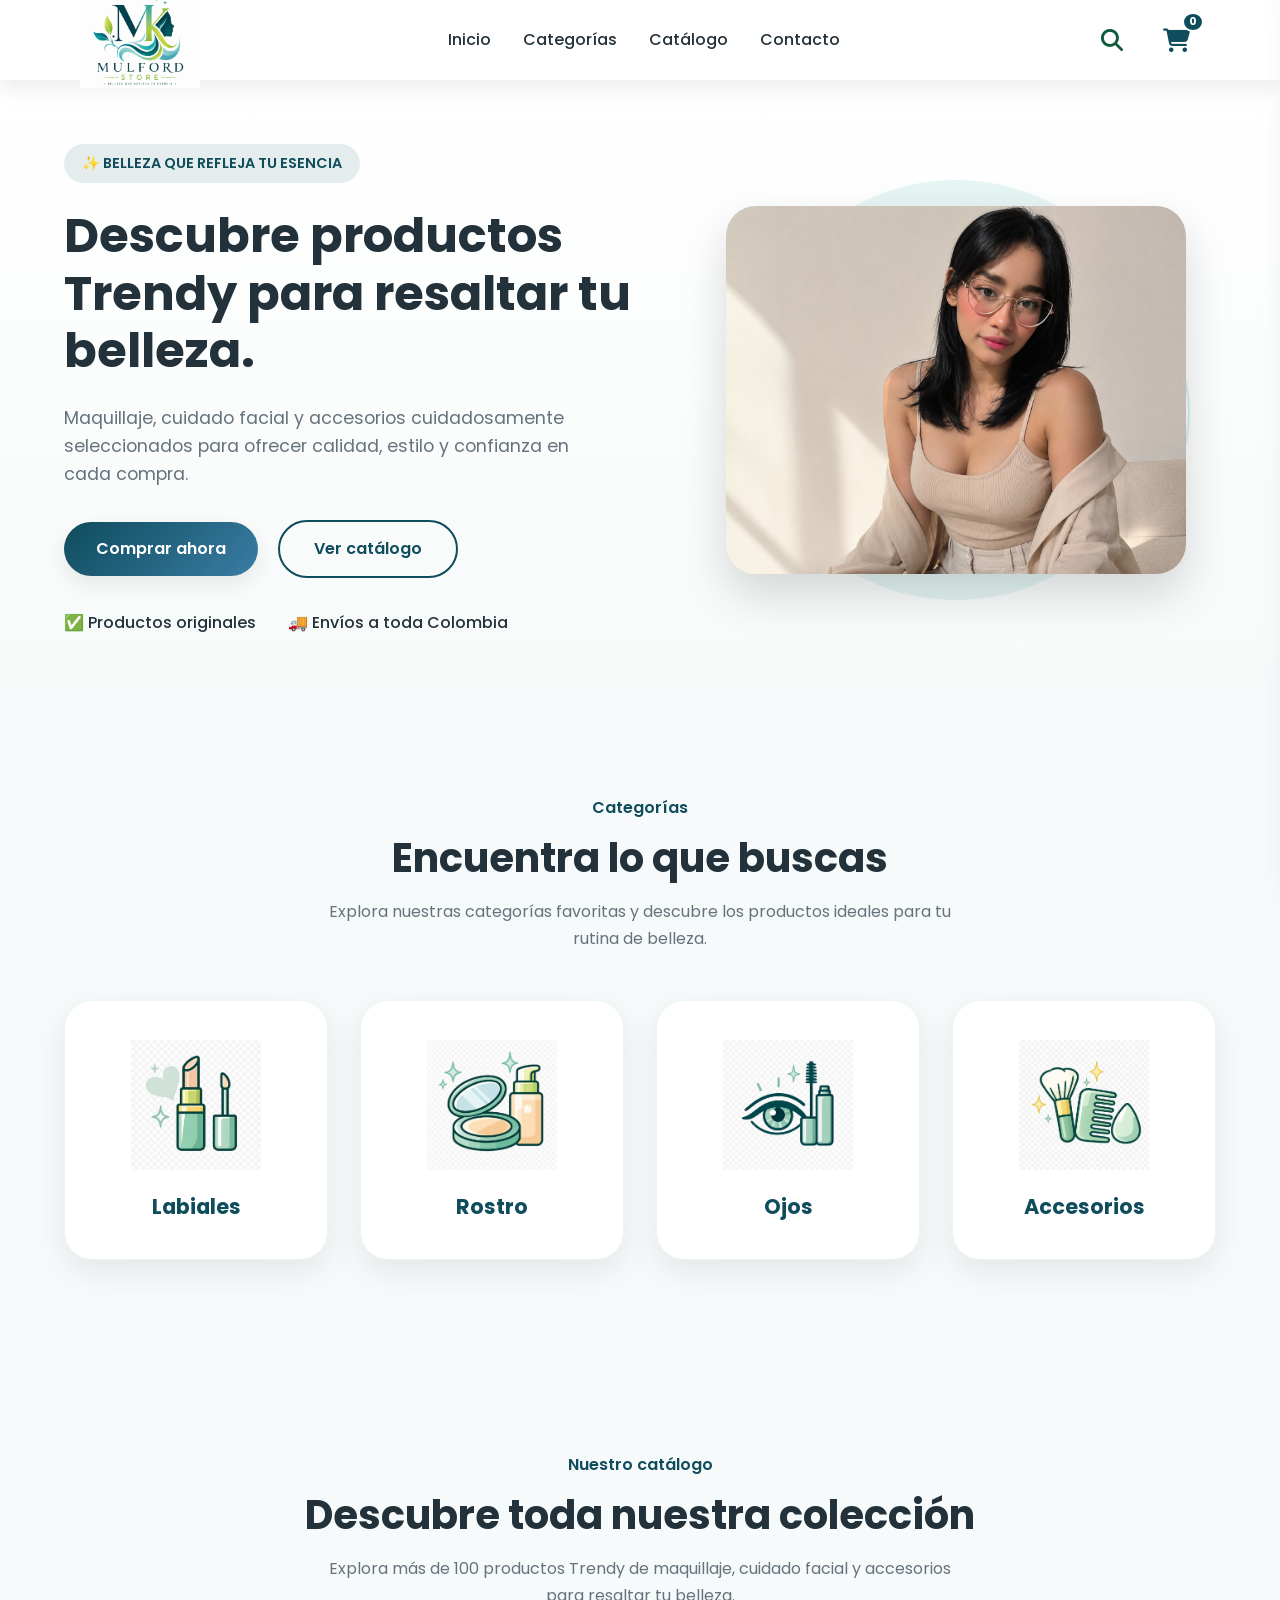
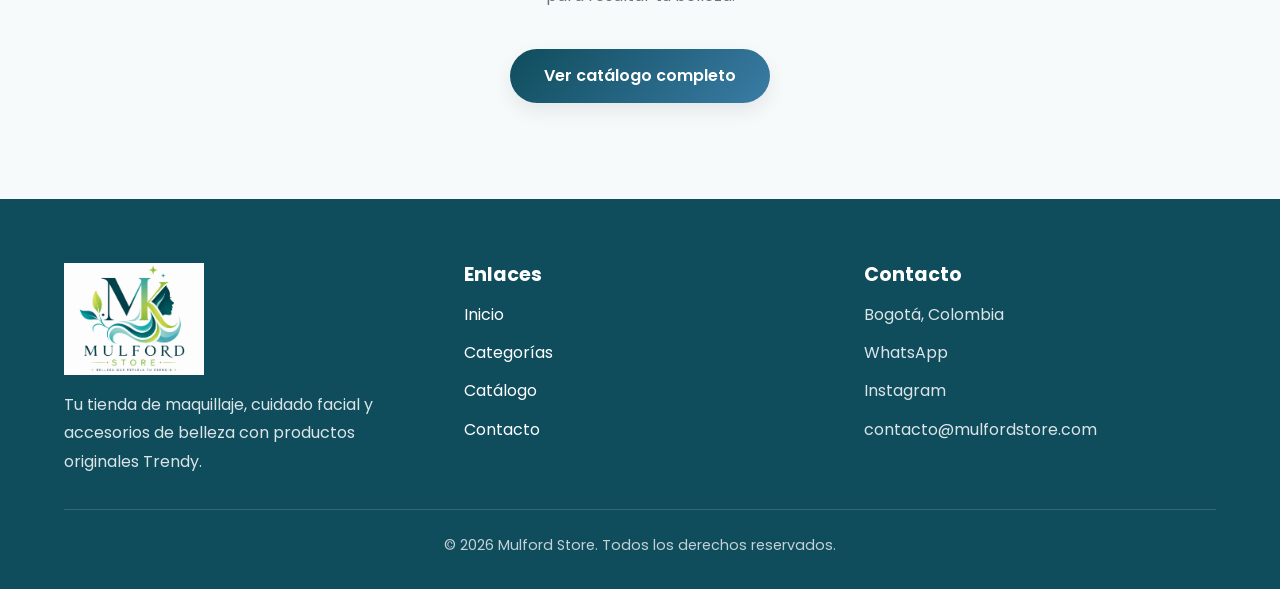
==== commit ecc52ead: "Agrega flujo de pago y actualiza API" ====
--- a/index.html
+++ b/index.html
@@ -11,26 +11,33 @@
     <meta name="description"
         content="Mulford Store - Tienda de maquillaje, cuidado facial y accesorios Trendy con envíos a toda Colombia.">
 
-    <meta name="keywords" content="maquillaje, Trendy, belleza, cosméticos, labiales, bases, Colombia">
+    <meta name="keywords"
+        content="maquillaje, Trendy, belleza, cosméticos, labiales, bases, Colombia">
 
     <meta name="author" content="Mulford Store">
 
     <link rel="icon" href="favicon.ico">
 
+    <!-- CSS -->
     <link rel="stylesheet" href="./css/reset.css">
     <link rel="stylesheet" href="./css/variables.css">
     <link rel="stylesheet" href="./css/base.css">
     <link rel="stylesheet" href="./css/layout.css">
     <link rel="stylesheet" href="./css/components.css">
     <link rel="stylesheet" href="./css/responsive.css">
-    <link rel="stylesheet" href="https://cdnjs.cloudflare.com/ajax/libs/font-awesome/6.7.2/css/all.min.css">
+
+    <!-- Font Awesome -->
+    <link rel="stylesheet"
+        href="https://cdnjs.cloudflare.com/ajax/libs/font-awesome/6.7.2/css/all.min.css">
 
 </head>
 
+
 <body>
 
+
     <!-- =========================
-             HEADER
+         HEADER
     ========================== -->
 
     <header class="header">
@@ -39,34 +46,92 @@
 
             <nav class="navbar">
 
-                <a href="#inicio" class="logo">
-                    <img src="./assets/logos/logo-mulford.png" alt="Logo Mulford">
+                <!-- LOGO -->
+
+                <a href="index.html" class="logo">
+
+                    <img
+                        src="./assets/logos/logo-mulford.png"
+                        alt="Logo Mulford Store">
+
                 </a>
+
+
+                <!-- MENÚ -->
+
                 <ul class="nav-links" id="nav-menu">
 
-                    <li><a href="index.html">Inicio</a></li>
-
-                    <li><a href="categorias.html">Categorías</a></li>
-
-                    <li><a href="catalogo.html">Catálogo</a></li>
-
-                    <li><a href="#contacto">Contacto</a></li>
+                    <li>
+                        <a href="index.html">
+                            Inicio
+                        </a>
+                    </li>
+
+                    <li>
+                        <a href="categorias.html">
+                            Categorías
+                        </a>
+                    </li>
+
+                    <li>
+                        <a href="catalogo.html">
+                            Catálogo
+                        </a>
+                    </li>
+
+                    <li>
+                        <a href="#contacto">
+                            Contacto
+                        </a>
+                    </li>
 
                 </ul>
 
+
+                <!-- ACCIONES -->
+
                 <div class="nav-actions">
 
-                    <button type="button" class="icon-btn" aria-label="Buscar">
+                    <!-- BUSCAR -->
+
+                    <button
+                        type="button"
+                        class="icon-btn"
+                        aria-label="Buscar">
+
                         <i class="fa-solid fa-magnifying-glass"></i>
+
                     </button>
 
-                    <button type="button" class="icon-btn carrito-btn" aria-label="Carrito">
+
+                    <!-- CARRITO -->
+
+                    <button
+                        type="button"
+                        class="icon-btn carrito-btn"
+                        aria-label="Abrir carrito">
+
                         <i class="fa-solid fa-cart-shopping"></i>
-                        <span id="contador-carrito" class="contador-carrito">0</span>
+
+                        <span
+                            id="contador-carrito"
+                            class="contador-carrito">
+                            0
+                        </span>
+
                     </button>
 
-                    <button type="button" class="menu-toggle" id="menu-toggle" aria-label="Abrir menú">
+
+                    <!-- MENÚ MÓVIL -->
+
+                    <button
+                        type="button"
+                        class="menu-toggle"
+                        id="menu-toggle"
+                        aria-label="Abrir menú">
+
                         <i class="fa-solid fa-bars"></i>
+
                     </button>
 
                 </div>
@@ -77,14 +142,16 @@
 
     </header>
 
+
     <!-- =========================
-              MAIN
+         MAIN
     ========================== -->
 
     <main id="inicio">
 
+
         <!-- =========================
-                 HERO
+             HERO
         ========================== -->
 
         <section class="hero">
@@ -92,31 +159,50 @@
             <div class="container">
 
                 <div class="hero-content">
+
 
                     <span class="hero-badge">
                         ✨ BELLEZA QUE REFLEJA TU ESENCIA
                     </span>
 
+
                     <h1>
                         Descubre productos Trendy para resaltar tu belleza.
                     </h1>
 
-                    <p>
-                        Maquillaje, cuidado facial y accesorios cuidadosamente seleccionados para ofrecer calidad,
-                        estilo y confianza en cada compra.
-                    </p>
+
+                    <p>
+                        Maquillaje, cuidado facial y accesorios cuidadosamente
+                        seleccionados para ofrecer calidad, estilo y confianza
+                        en cada compra.
+                    </p>
+
+
+                    <!-- BOTONES -->
 
                     <div class="hero-buttons">
 
-                        <a href="#productos" class="btn btn-primary">
+                        <a
+                            href="#productos"
+                            class="btn btn-primary">
+
                             Comprar ahora
-                        </a>
-
-                        <a href="catalogo.html" class="btn btn-secondary">
+
+                        </a>
+
+
+                        <a
+                            href="catalogo.html"
+                            class="btn btn-secondary">
+
                             Ver catálogo
+
                         </a>
 
                     </div>
+
+
+                    <!-- INFORMACIÓN -->
 
                     <div class="hero-info">
 
@@ -132,58 +218,125 @@
 
                 </div>
 
+
+                <!-- IMAGEN -->
+
                 <div class="hero-image">
 
-                    <img src="./assets/images/hero-modelo.png" alt="Modelo utilizando productos Mulford Store">
+                    <img
+                        src="./assets/images/hero-modelo.png"
+                        alt="Modelo utilizando productos Mulford Store">
 
                 </div>
 
             </div>
 
         </section>
+
+
         <!-- =========================
              CATEGORÍAS
         ========================== -->
 
-        <section class="categories" id="categorias">
+        <section
+            class="categories"
+            id="categorias">
 
             <div class="container">
 
+
                 <div class="section-title">
 
-                    <span>Categorías</span>
+                    <span>
+                        Categorías
+                    </span>
 
                     <h2>
                         Encuentra lo que buscas
                     </h2>
 
                     <p>
-                        Explora nuestras categorías favoritas y descubre los productos ideales para tu rutina de
-                        belleza.
-                    </p>
-
-                </div>
+                        Explora nuestras categorías favoritas y descubre
+                        los productos ideales para tu rutina de belleza.
+                    </p>
+
+                </div>
+
+
+                <!-- CATEGORÍAS -->
 
                 <div class="categories-grid">
 
-                    <a href="catalogo.html?categoria=Labios" class="category-card">
-                        <img src="./assets/images/icons/labiales.png" alt="Labiales" loading="lazy">
-                        <h3>Labiales</h3>
+
+                    <!-- LABIOS -->
+
+                    <a
+                        href="catalogo.html?categoria=Labios"
+                        class="category-card">
+
+                        <img
+                            src="./assets/images/icons/labiales.png"
+                            alt="Labiales"
+                            loading="lazy">
+
+                        <h3>
+                            Labiales
+                        </h3>
+
                     </a>
 
-                    <a href="catalogo.html?categoria=Bases" class="category-card">
-                        <img src="./assets/images/icons/rostro.png" alt="Productos para el rostro" loading="lazy">
-                        <h3>Rostro</h3>
+
+                    <!-- ROSTRO -->
+
+                    <a
+                        href="catalogo.html?categoria=Bases"
+                        class="category-card">
+
+                        <img
+                            src="./assets/images/icons/rostro.png"
+                            alt="Productos para el rostro"
+                            loading="lazy">
+
+                        <h3>
+                            Rostro
+                        </h3>
+
                     </a>
 
-                    <a href="catalogo.html?categoria=Ojos" class="category-card">
-                        <img src="./assets/images/icons/ojos.png" alt="Productos para los ojos" loading="lazy">
-                        <h3>Ojos</h3>
+
+                    <!-- OJOS -->
+
+                    <a
+                        href="catalogo.html?categoria=Ojos"
+                        class="category-card">
+
+                        <img
+                            src="./assets/images/icons/ojos.png"
+                            alt="Productos para los ojos"
+                            loading="lazy">
+
+                        <h3>
+                            Ojos
+                        </h3>
+
                     </a>
 
-                    <a href="catalogo.html?categoria=Accesorios" class="category-card">
-                        <img src="./assets/images/icons/accesorios.png" alt="Accesorios de belleza" loading="lazy">
-                        <h3>Accesorios</h3>
+
+                    <!-- ACCESORIOS -->
+
+                    <a
+                        href="catalogo.html?categoria=Accesorios"
+                        class="category-card">
+
+                        <img
+                            src="./assets/images/icons/accesorios.png"
+                            alt="Accesorios de belleza"
+                            loading="lazy">
+
+                        <h3>
+                            Accesorios
+                        </h3>
+
                     </a>
 
                 </div>
@@ -194,30 +347,42 @@
 
 
         <!-- =========================
-         CATÁLOGO
-========================== -->
-
-        <section class="catalogo-preview" id="productos">
+             CATÁLOGO
+        ========================== -->
+
+        <section
+            class="catalogo-preview"
+            id="productos">
 
             <div class="container">
 
+
                 <div class="section-title">
 
-                    <span>Nuestro catálogo</span>
-
-                    <h2>Descubre toda nuestra colección</h2>
-
-                    <p>
-                        Explora más de 100 productos Trendy de maquillaje, cuidado facial y accesorios para resaltar tu
-                        belleza.
-                    </p>
-
-                </div>
+                    <span>
+                        Nuestro catálogo
+                    </span>
+
+                    <h2>
+                        Descubre toda nuestra colección
+                    </h2>
+
+                    <p>
+                        Explora más de 100 productos Trendy de maquillaje,
+                        cuidado facial y accesorios para resaltar tu belleza.
+                    </p>
+
+                </div>
+
 
                 <div class="catalogo-preview-content">
 
-                    <a href="catalogo.html" class="btn btn-primary">
+                    <a
+                        href="catalogo.html"
+                        class="btn btn-primary">
+
                         Ver catálogo completo
+
                     </a>
 
                 </div>
@@ -225,78 +390,117 @@
             </div>
 
         </section>
-        ──────────────────────────
-        <!-- =========================
-             FOOTER
-        ========================== -->
 
     </main>
 
-    <footer class="footer" id="contacto">
+
+    <!-- =========================
+         FOOTER
+    ========================== -->
+
+    <footer
+        class="footer"
+        id="contacto">
 
         <div class="container">
 
+
             <div class="footer-content">
 
-                <!-- Marca -->
+
+                <!-- MARCA -->
 
                 <div class="footer-brand">
 
-                    <img src="./assets/logos/logo-mulford.png" alt="Logo Mulford">
-
-                    <p>
-                        Tu tienda de maquillaje, cuidado facial y accesorios de belleza con productos originales Trendy.
-                    </p>
-
-                </div>
-
-                <!-- Enlaces -->
+                    <img
+                        src="./assets/logos/logo-mulford.png"
+                        alt="Logo Mulford Store">
+
+                    <p>
+                        Tu tienda de maquillaje, cuidado facial y accesorios
+                        de belleza con productos originales Trendy.
+                    </p>
+
+                </div>
+
+
+                <!-- ENLACES -->
 
                 <div class="footer-links">
 
-                    <h3>Enlaces</h3>
+                    <h3>
+                        Enlaces
+                    </h3>
 
                     <ul>
 
                         <li>
-                            <a href="#inicio">Inicio</a>
+                            <a href="#inicio">
+                                Inicio
+                            </a>
                         </li>
 
                         <li>
-                            <a href="#categorias">Categorías</a>
+                            <a href="#categorias">
+                                Categorías
+                            </a>
                         </li>
 
                         <li>
-                            <a href="#productos">Productos</a>
+                            <a href="catalogo.html">
+                                Catálogo
+                            </a>
                         </li>
 
                         <li>
-                            <a href="#contacto">Contacto</a>
+                            <a href="#contacto">
+                                Contacto
+                            </a>
                         </li>
 
                     </ul>
 
                 </div>
 
-                <!-- Contacto -->
+
+                <!-- CONTACTO -->
 
                 <div class="footer-contact">
 
-                    <h3>Contacto</h3>
-
-                    <p>Bogotá, Colombia</p>
-
-                    <p>
-                        <a href="https://wa.me/573001234567">
+                    <h3>
+                        Contacto
+                    </h3>
+
+                    <p>
+                        Bogotá, Colombia
+                    </p>
+
+
+                    <p>
+
+                        <a href="https://wa.me/573001234567"
+                            target="_blank"
+                            rel="noopener noreferrer">
+
                             WhatsApp
-                        </a>
-                    </p>
-
-                    <p>
-                        <a href="https://instagram.com/mulfordstore">
+
+                        </a>
+
+                    </p>
+
+
+                    <p>
+
+                        <a href="https://instagram.com/mulfordstore"
+                            target="_blank"
+                            rel="noopener noreferrer">
+
                             Instagram
-                        </a>
-                    </p>
+
+                        </a>
+
+                    </p>
+
 
                     <p>
                         contacto@mulfordstore.com
@@ -306,10 +510,14 @@
 
             </div>
 
+
+            <!-- COPYRIGHT -->
+
             <div class="footer-copy">
 
                 <p>
-                    © 2026 Mulford Store. Todos los derechos reservados.
+                    © 2026 Mulford Store.
+                    Todos los derechos reservados.
                 </p>
 
             </div>
@@ -317,19 +525,44 @@
         </div>
 
     </footer>
-    <aside id="carrito-panel" class="carrito-panel">
+
+
+    <!-- =========================
+         CARRITO
+    ========================== -->
+
+    <aside
+        id="carrito-panel"
+        class="carrito-panel">
+
+
+        <!-- HEADER CARRITO -->
 
         <div class="carrito-header">
 
-            <h2>Mi carrito</h2>
-
-            <button id="cerrar-carrito" class="cerrar-carrito">
+            <h2>
+                Mi carrito
+            </h2>
+
+
+            <button
+                type="button"
+                id="cerrar-carrito"
+                class="cerrar-carrito"
+                aria-label="Cerrar carrito">
+
                 <i class="fa-solid fa-xmark"></i>
+
             </button>
 
         </div>
 
-        <div id="lista-carrito" class="lista-carrito">
+
+        <!-- PRODUCTOS DEL CARRITO -->
+
+        <div
+            id="lista-carrito"
+            class="lista-carrito">
 
             <p class="carrito-vacio">
                 Tu carrito está vacío.
@@ -337,23 +570,52 @@
 
         </div>
 
+
+        <!-- FOOTER CARRITO -->
+
         <div class="carrito-footer">
 
-            <h3>Total:
-                <span id="total-carrito">$0</span>
+            <h3>
+
+                Total:
+
+                <span id="total-carrito">
+                    $0
+                </span>
+
             </h3>
 
-            <button id="vaciar-carrito" class="btn btn-secondary">
+
+            <button
+                type="button"
+                id="vaciar-carrito"
+                class="btn btn-secondary">
+
                 Vaciar carrito
+
             </button>
 
-            <button id="finalizar-compra" class="btn btn-primary">
+
+            <button
+                type="button"
+                id="finalizar-compra"
+                class="btn btn-primary">
+
                 Finalizar compra
+
             </button>
+
         </div>
 
     </aside>
 
+
+    <!-- =========================
+         JAVASCRIPT
+    ========================== -->
+
+    <script src="./js/app.js"></script>
+
     <script src="./js/productos.js"></script>
 
 
--- a/css/components.css
+++ b/css/components.css
@@ -47,7 +47,6 @@
 
 .icon-btn,
 .menu-toggle {
-
     width: 48px;
     height: 48px;
 
@@ -63,38 +62,29 @@
     cursor: pointer;
 
     transition: all .3s ease;
-
 }
 
 .icon-btn i,
 .menu-toggle i {
-
     font-size: 22px;
     color: #0f5c3d;
 
     transition: .3s;
-
 }
 
 .icon-btn:hover,
 .menu-toggle:hover {
-
     background: #D9F4EF;
     transform: translateY(-2px);
-
 }
 
 .icon-btn:hover i,
 .menu-toggle:hover i {
-
     color: #158A7A;
-
 }
 
 .menu-toggle {
-
     display: none;
-
 }
 
 
@@ -104,13 +94,20 @@
 
 .btn {
     display: inline-block;
+
     min-width: 180px;
+
     padding: 14px 32px;
+
     border: none;
     border-radius: var(--radius-pill);
+
     text-align: center;
+
     font-weight: 600;
+
     transition: var(--transition);
+
     cursor: pointer;
 }
 
@@ -126,21 +123,28 @@
 
 .btn-primary:hover {
     transform: translateY(-3px);
+
     box-shadow: var(--shadow-lg);
+
     filter: brightness(1.05);
 }
 
 .btn-secondary {
     background: transparent;
+
     border: 2px solid var(--color-primary);
+
     color: var(--color-primary);
+
     margin-left: 1rem;
 }
 
 .btn-secondary:hover {
     background: var(--color-primary);
+
     color: var(--color-white);
 }
+
 
 /* ===========================
    HERO
@@ -148,7 +152,9 @@
 
 .hero-badge {
     display: inline-block;
+
     padding: 8px 18px;
+
     margin-bottom: 1.5rem;
 
     background: rgba(15, 76, 92, .10);
@@ -158,11 +164,13 @@
     border-radius: 30px;
 
     font-size: .9rem;
+
     font-weight: 600;
 }
 
 .hero h1 {
     max-width: 600px;
+
     margin-bottom: 1.5rem;
 
     font-size: var(--font-xxl);
@@ -170,6 +178,7 @@
 
 .hero p {
     max-width: 550px;
+
     margin-bottom: 2rem;
 
     font-size: 1.1rem;
@@ -177,7 +186,9 @@
 
 .hero-info {
     display: flex;
+
     gap: 2rem;
+
     margin-top: 2rem;
 
     font-weight: 500;
@@ -189,10 +200,12 @@
 =========================== */
 
 .product-card {
-
-    display: flex;
+    display: flex;
+
     flex-direction: column;
+
     justify-content: space-between;
+
     align-items: center;
 
     min-height: 620px;
@@ -210,21 +223,19 @@
     overflow: hidden;
 
     transition: var(--transition);
-
 }
 
 .product-card:hover {
-
     transform: translateY(-10px);
 
     box-shadow: var(--shadow-lg);
-
 }
 
 .product-card img {
-
     width: 100%;
+
     max-width: 240px;
+
     height: 240px;
 
     margin: 0 auto 1.5rem;
@@ -232,58 +243,51 @@
     object-fit: contain;
 
     transition: var(--transition);
-
 }
 
 .product-card:hover img {
-
     transform: scale(1.08);
-
 }
 
 .product-card h3 {
-
     margin-bottom: .75rem;
 
     color: var(--color-dark);
 
     font-size: 1.3rem;
+
     font-weight: 700;
 
     line-height: 1.4;
-
 }
 
 .product-reference,
 .product-tone,
 .product-stock {
-
     font-size: .95rem;
+
     color: var(--color-gray);
-    margin-bottom: .35rem;
-
+
+    margin-bottom: .4rem;
 }
 
 .product-stock {
-
-    color: #158A7A;
+    color: var(--color-primary);
+
     font-weight: 700;
-
 }
 
 .product-card .price {
-
     margin: 1rem 0;
 
     color: var(--color-primary);
 
     font-size: 1.5rem;
+
     font-weight: 700;
-
 }
 
 .product-description {
-
     min-height: 50px;
 
     margin-bottom: 1.5rem;
@@ -293,292 +297,225 @@
     font-size: .95rem;
 
     line-height: 1.6;
-
 }
 
 .product-card .btn {
-
     width: 100%;
 
     margin-top: auto;
-
-}
-
-.product-reference,
-.product-tone,
-.product-stock {
-
-    font-size: .95rem;
-
-    color: var(--color-gray);
-
-    margin-bottom: .4rem;
-
-}
-
-.product-stock {
+}
+
+
+/* ===========================
+   PRODUCTOS
+=========================== */
+
+.products-grid {
+    display: grid;
+
+    grid-template-columns: repeat(auto-fit,
+            minmax(260px, 1fr));
+
+    gap: 2rem;
+
+    margin-top: 3rem;
+}
+
+
+/* ===========================
+   CATEGORÍAS
+=========================== */
+
+.categories {
+    padding: 6rem 0;
+}
+
+.categories-grid {
+    display: grid;
+
+    grid-template-columns: repeat(auto-fit,
+            minmax(180px, 1fr));
+
+    gap: 2rem;
+
+    margin-top: 3rem;
+}
+
+.category-card {
+    background: var(--color-white);
+
+    border-radius: 28px;
+
+    padding: 2rem 1.5rem;
+
+    min-height: 260px;
+
+    display: flex;
+
+    flex-direction: column;
+
+    justify-content: center;
+
+    align-items: center;
+
+    text-align: center;
+
+    box-shadow: 0 12px 35px rgba(0, 0, 0, .08);
+
+    border: 1px solid rgba(17, 143, 122, .08);
+
+    transition: all .35s ease;
+
+    cursor: pointer;
+
+    overflow: hidden;
+}
+
+.category-card:hover {
+    transform: translateY(-10px);
+
+    box-shadow: 0 20px 45px rgba(0, 0, 0, .15);
+
+    border-color: rgba(17, 143, 122, .18);
+}
+
+.category-card img {
+    width: 130px;
+
+    height: 130px;
+
+    object-fit: contain;
+
+    margin-bottom: 1.4rem;
+
+    transition: .35s;
+}
+
+.category-card:hover img {
+    transform: scale(1.08);
+}
+
+.category-card h3 {
+    font-size: 1.3rem;
+
+    font-weight: 700;
 
     color: var(--color-primary);
 
-    font-weight: 700;
-
-}
-
-
-/* ===========================
-   PRODUCTOS
-=========================== */
-
-.products-grid {
-
+    line-height: 1.3;
+
+    margin: 0;
+}
+
+.category-card:hover h3 {
+    color: var(--color-primary);
+}
+
+.section-badge {
+    display: inline-block;
+
+    margin-bottom: 1rem;
+
+    padding: .55rem 1.3rem;
+
+    background: rgba(17, 143, 122, .12);
+
+    color: var(--color-primary);
+
+    border-radius: var(--radius-pill);
+
+    font-size: .9rem;
+
+    font-weight: 600;
+}
+
+
+/* ===========================
+   FOOTER
+=========================== */
+
+.footer {
+    background: var(--color-primary);
+
+    color: var(--color-white);
+
+    padding: 4rem 0 2rem;
+}
+
+.footer-content {
     display: grid;
 
-    grid-template-columns: repeat(auto-fit, minmax(260px, 1fr));
-
-    gap: 2rem;
-
-    margin-top: 3rem;
-
-}
-
-
-/* ===========================
-   CATEGORÍAS
-=========================== */
-
-.categories {
-
-    padding: 6rem 0;
-
-}
-
-.categories-grid {
-
-    display: grid;
-
-    grid-template-columns: repeat(auto-fit, minmax(180px, 1fr));
-
-    gap: 2rem;
-
-    margin-top: 3rem;
-
-}
-
-.category-card {
-
-    background: var(--color-white);
-
-    border-radius: 28px;
-
-    padding: 2rem 1.5rem;
-
-    min-height: 260px;
-
-    display: flex;
-
-    flex-direction: column;
-
-    justify-content: center;
-
-    align-items: center;
-
-    text-align: center;
-
-    box-shadow: 0 12px 35px rgba(0, 0, 0, .08);
-
-    border: 1px solid rgba(17, 143, 122, .08);
-
-    transition: all .35s ease;
-
-    cursor: pointer;
-
-    overflow: hidden;
-
-}
-
-.category-card:hover {
-
-    transform: translateY(-10px);
-
-    box-shadow: 0 20px 45px rgba(0, 0, 0, .15);
-
-    border-color: rgba(17, 143, 122, .18);
-
-}
-
-.category-card img {
-
-    width: 130px;
-
-    height: 130px;
-
-    object-fit: contain;
-
-    margin-bottom: 1.4rem;
-
-    transition: .35s;
-
-}
-
-.category-card:hover img {
-
-    transform: scale(1.08);
-
-}
-
-.category-card h3 {
-
-    font-size: 1.3rem;
-
-    font-weight: 700;
-
-    color: var(--color-primary);
-
-    line-height: 1.3;
-
-    margin: 0;
-
-}
-
-
-
-.category-card:hover h3 {
-
-    color: var(--color-primary);
-
-}
-
-.section-badge {
-
-    display: inline-block;
+    grid-template-columns: repeat(auto-fit,
+            minmax(220px, 1fr));
+
+    gap: 3rem;
+
+    margin-bottom: 2rem;
+}
+
+.footer-brand img {
+    width: 140px;
 
     margin-bottom: 1rem;
-
-    padding: .55rem 1.3rem;
-
-    background: rgba(17, 143, 122, .12);
-
-    color: var(--color-primary);
-
-    border-radius: var(--radius-pill);
-
-    font-size: .9rem;
-
-    font-weight: 600;
-
-}
-
-/* ===========================
-   FOOTER
-=========================== */
-
-.footer {
-
-    background: var(--color-primary);
-
-    color: var(--color-white);
-
-    padding: 4rem 0 2rem;
-
-}
-
-.footer-content {
-
-    display: grid;
-
-    grid-template-columns: repeat(auto-fit, minmax(220px, 1fr));
-
-    gap: 3rem;
-
-    margin-bottom: 2rem;
-
-}
-
-.footer-brand img {
-
-    width: 140px;
-
-    margin-bottom: 1rem;
-
 }
 
 .footer-brand p {
-
     color: rgba(255, 255, 255, .85);
 
     line-height: 1.8;
-
 }
 
 .footer-links h3,
 .footer-contact h3 {
-
     margin-bottom: 1rem;
 
     color: var(--color-white);
 
     font-size: 1.2rem;
-
 }
 
 .footer-links ul {
-
     display: flex;
 
     flex-direction: column;
 
     gap: .8rem;
-
 }
 
 .footer-links a {
-
     transition: var(--transition);
-
 }
 
 .footer-links a:hover {
-
     color: var(--color-highlight);
-
 }
 
 .footer-contact p {
-
     margin-bottom: .8rem;
 
     color: rgba(255, 255, 255, .85);
-
 }
 
 .footer-contact a {
-
     transition: var(--transition);
-
 }
 
 .footer-contact a:hover {
-
     color: var(--color-highlight);
-
 }
 
 .footer-copy {
-
     border-top: 1px solid rgba(255, 255, 255, .15);
 
     padding-top: 1.5rem;
 
     text-align: center;
-
 }
 
 .footer-copy p {
-
     color: rgba(255, 255, 255, .75);
 
     font-size: .9rem;
-
 }
 
 
@@ -587,15 +524,12 @@
 =========================== */
 
 .section-title {
-
     text-align: center;
 
     margin-bottom: 2rem;
-
 }
 
 .section-title span {
-
     display: inline-block;
 
     margin-bottom: .8rem;
@@ -603,21 +537,17 @@
     color: var(--color-primary);
 
     font-weight: 600;
-
 }
 
 .section-title h2 {
-
     margin-bottom: 1rem;
 
     color: var(--color-text);
 
     font-size: 2.5rem;
-
 }
 
 .section-title p {
-
     max-width: 650px;
 
     margin: 0 auto;
@@ -625,69 +555,88 @@
     color: var(--color-text-light);
 
     line-height: 1.7;
-
-}
+}
+
+
+/* ===========================
+   FILTROS
+=========================== */
 
 .filters {
     display: flex;
+
     justify-content: center;
+
     flex-wrap: wrap;
+
     gap: 12px;
+
     margin: 30px 0 40px;
 }
 
 .filter-btn {
     background: #ffffff;
+
     color: #1f2937;
+
     border: 2px solid #14b8a6;
+
     border-radius: 30px;
+
     padding: 12px 24px;
+
     font-size: 15px;
+
     font-weight: 600;
+
     cursor: pointer;
+
     transition: all .3s ease;
 }
 
 .filter-btn:hover {
     background: #14b8a6;
+
     color: #ffffff;
+
     transform: translateY(-2px);
 }
 
 .filter-btn.active {
     background: #14b8a6;
+
     color: #ffffff;
-    box-shadow: 0 8px 20px rgba(20, 184, 166, .25);
-}
+
+    box-shadow:
+        0 8px 20px rgba(20, 184, 166, .25);
+}
+
+
+/* ===========================
+   CARRITO HEADER
+=========================== */
 
 .carrito-btn {
     position: relative;
 }
 
-.carrito-btn {
-    position: relative;
-}
-
 .carrito-btn i {
     font-size: 24px;
+
     color: #0F4C5C;
+
     transition: .3s;
 }
 
-.carrito-btn {
-
-    position: relative;
-
-}
-
 .contador-carrito {
-
     position: absolute;
 
     top: -4px;
+
     right: -4px;
 
     min-width: 20px;
+
     height: 20px;
 
     padding: 0 5px;
@@ -699,72 +648,73 @@
     color: #ffffff;
 
     font-size: 11px;
+
     font-weight: 700;
 
     display: flex;
-    align-items: center;
+
+    align-items: center;
+
     justify-content: center;
 
     border: 2px solid #ffffff;
-
-}
+}
+
 
 /* ===========================
    CARRITO LATERAL
 =========================== */
 
 .carrito-panel {
-
     position: fixed;
 
     top: 0;
+
     right: -420px;
 
     width: 400px;
+
     max-width: 90%;
 
     height: 100vh;
 
     background: #ffffff;
 
-    box-shadow: -8px 0 30px rgba(0, 0, 0, .15);
-
-    display: flex;
+    box-shadow:
+        -8px 0 30px rgba(0, 0, 0, .15);
+
+    display: flex;
+
     flex-direction: column;
 
     transition: right .35s ease;
 
     z-index: 2000;
-
 }
 
 .carrito-panel.activo {
-
     right: 0;
-
 }
 
 .carrito-header {
-
-    display: flex;
+    display: flex;
+
     justify-content: space-between;
+
     align-items: center;
 
     padding: 20px;
 
     border-bottom: 1px solid #e5e7eb;
-
 }
 
 .carrito-header h2 {
-
     color: #0F4C5C;
-
 }
 
 .cerrar-carrito {
-
     border: none;
+
     background: none;
 
     font-size: 24px;
@@ -772,195 +722,1232 @@
     cursor: pointer;
 
     color: #0F4C5C;
-
 }
 
 .lista-carrito {
-
     flex: 1;
 
     padding: 20px;
 
     overflow-y: auto;
-
-}
-
-.carrito-vacio {
+}
+
+.carrito-footer {
+
+    padding: 16px 20px 20px;
+
+    border-top: 1px solid #e5e7eb;
+
+    display: flex;
+    flex-direction: column;
+    gap: 10px;
+
+}
+
+.carrito-footer h3 {
+    margin: 0 0 2px;
+}
+
+.carrito-footer .btn {
+    width: 100%;
+    margin: 0;
+}
+
+.carrito-footer {
+    padding: 20px;
+
+    border-top: 1px solid #e5e7eb;
+}
+
+.item-carrito {
+    display: flex;
+
+    gap: 15px;
+
+    margin-bottom: 20px;
+
+    align-items: center;
+}
+
+.item-carrito img {
+    width: 70px;
+
+    height: 70px;
+
+    object-fit: contain;
+
+    border-radius: 10px;
+
+    background: #f7f7f7;
+}
+
+.item-carrito h4 {
+    font-size: 15px;
+
+    color: #0F4C5C;
+
+    margin-bottom: 5px;
+}
+
+.item-carrito p {
+    color: #158A7A;
+
+    font-weight: 700;
+}
+
+
+/* ===========================
+   SELECTOR DE CANTIDAD
+=========================== */
+
+.quantity-selector {
+    display: flex;
+
+    align-items: center;
+
+    justify-content: center;
+
+    gap: 15px;
+
+    margin: 15px 0;
+}
+
+.qty-btn {
+    width: 35px;
+
+    height: 35px;
+
+    border: none;
+
+    border-radius: 50%;
+
+    background: #D9F4EF;
+
+    color: #0F4C5C;
+
+    font-size: 20px;
+
+    font-weight: bold;
+
+    cursor: pointer;
+
+    transition: .3s;
+}
+
+.qty-btn:hover {
+    background: #0F4C5C;
+
+    color: #fff;
+}
+
+.qty-value {
+    width: 30px;
 
     text-align: center;
 
-    color: #6b7280;
-
-    margin-top: 40px;
-
-}
-
-.carrito-footer {
-
-    padding: 20px;
-
-    border-top: 1px solid #e5e7eb;
-
-}
-
-.item-carrito {
-
-    display: flex;
-    gap: 15px;
-
-    margin-bottom: 20px;
-
-    align-items: center;
-
-}
-
-.item-carrito img {
-
-    width: 70px;
-    height: 70px;
-
-    object-fit: contain;
-
-    border-radius: 10px;
-
-    background: #f7f7f7;
-
-}
-
-.item-carrito h4 {
-
-    font-size: 15px;
+    font-size: 18px;
+
+    font-weight: 700;
+
     color: #0F4C5C;
-    margin-bottom: 5px;
-
-}
-
-.item-carrito p {
-
-    color: #158A7A;
-    font-weight: 700;
-
-}
-
-/* ===========================
-   SELECTOR DE CANTIDAD
-=========================== */
-
-.quantity-selector {
-
-    display: flex;
-    align-items: center;
+}
+
+
+/* ===========================
+   BUSCADOR
+=========================== */
+
+.search-container {
+    display: flex;
+
     justify-content: center;
 
-    gap: 15px;
-
-    margin: 15px 0;
-
-}
-
-.qty-btn {
-
-    width: 35px;
-    height: 35px;
-
-    border: none;
-
-    border-radius: 50%;
-
-    background: #D9F4EF;
-
-    color: #0F4C5C;
-
-    font-size: 20px;
-    font-weight: bold;
-
-    cursor: pointer;
-
-    transition: .3s;
-
-}
-
-.qty-btn:hover {
-
-    background: #0F4C5C;
-
-    color: #fff;
-
-}
-
-.qty-value {
-
-    width: 30px;
-
-    text-align: center;
-
-    font-size: 18px;
-
-    font-weight: 700;
-
-    color: #0F4C5C;
-
-}
-
-.search-container {
-    display: flex;
-    justify-content: center;
     margin: 30px 0;
 }
 
 .search-input {
     width: 100%;
+
     max-width: 420px;
+
     height: 52px;
+
     padding: 0 20px;
+
     border: 2px solid #20c5c8;
+
     border-radius: 30px;
+
     font-size: 16px;
+
     outline: none;
+
     transition: .3s;
+
+    box-sizing: border-box;
 }
 
 .search-input:focus {
     border-color: #00a8b5;
-    box-shadow: 0 0 10px rgba(32, 197, 200, .25);
-}
+
+    box-shadow:
+        0 0 10px rgba(32, 197, 200, .25);
+}
+
 
 /* ===========================
    CATÁLOGO PREVIEW
 =========================== */
 
-.catalogo-preview{
-
-    padding:6rem 0;
-
-    text-align:center;
-
-}
-
-.catalogo-preview-content{
-
-    margin-top:2.5rem;
-
-}
-
-.catalogo-preview .btn{
-
-    min-width:260px;
-
-}
-
-.product-link{
-
-    display:block;
-
-    text-decoration:none;
-
-    color:inherit;
-
-}
-
-.product-link:hover h3{
-
-    color:var(--color-secondary);
-
-}+.catalogo-preview {
+    padding: 6rem 0;
+
+    text-align: center;
+}
+
+.catalogo-preview-content {
+    margin-top: 2.5rem;
+}
+
+.catalogo-preview .btn {
+    min-width: 260px;
+}
+
+.product-link {
+    display: block;
+
+    text-decoration: none;
+
+    color: inherit;
+}
+
+.product-link:hover h3 {
+    color: var(--color-secondary);
+}
+
+
+/* =========================================================
+   CHECKOUT MODAL
+========================================================= */
+
+.checkout-modal {
+    position: fixed;
+
+    inset: 0;
+
+    z-index: 3000;
+
+    display: none;
+
+    overflow-y: auto;
+
+    background: rgba(0, 0, 0, 0.45);
+
+    padding: 40px 20px;
+
+    box-sizing: border-box;
+}
+
+
+/*
+   IMPORTANTE:
+   El JavaScript agrega la clase "activo"
+   cuando se presiona "Finalizar compra".
+*/
+
+.checkout-modal.activo {
+    display: flex;
+
+    justify-content: center;
+
+    align-items: flex-start;
+}
+
+
+/* ===========================
+   CONTENEDOR CHECKOUT
+=========================== */
+
+.checkout-container {
+    width: 100%;
+
+    max-width: 850px;
+
+    margin: auto;
+
+    background: #ffffff;
+
+    border-radius: 20px;
+
+    padding: 35px;
+
+    box-shadow:
+        0 20px 60px rgba(0, 0, 0, 0.20);
+
+    box-sizing: border-box;
+}
+
+
+/* ===========================
+   ENCABEZADO CHECKOUT
+=========================== */
+
+.checkout-header {
+    position: relative;
+
+    text-align: center;
+
+    margin-bottom: 30px;
+}
+
+.checkout-header span {
+    color: var(--color-primary);
+
+    font-size: 14px;
+
+    font-weight: 700;
+}
+
+.checkout-header h2 {
+    margin: 8px 0;
+
+    font-size: 30px;
+
+    color: var(--color-dark);
+}
+
+.checkout-header p {
+    margin: 0;
+
+    color: #777;
+
+    font-size: 15px;
+}
+
+
+/* ===========================
+   BOTÓN CERRAR CHECKOUT
+=========================== */
+
+#cerrar-checkout {
+    position: absolute;
+
+    top: 10px;
+
+    right: 10px;
+
+    width: 40px;
+
+    height: 40px;
+
+    border: none;
+
+    border-radius: 50%;
+
+    background: #f2f2f2;
+
+    color: #333;
+
+    cursor: pointer;
+
+    font-size: 20px;
+
+    line-height: 1;
+
+    padding: 5px;
+
+    z-index: 5;
+}
+
+#cerrar-checkout:hover {
+    background: #e7e7e7;
+}
+
+
+/* ===========================
+   SECCIONES CHECKOUT
+=========================== */
+
+.checkout-section {
+    margin-bottom: 25px;
+
+    padding: 25px;
+
+    border: 1px solid #eeeeee;
+
+    border-radius: 15px;
+
+    background: #ffffff;
+
+    box-sizing: border-box;
+}
+
+.checkout-section h3 {
+    margin: 0 0 20px;
+
+    color: var(--color-dark);
+
+    font-size: 19px;
+}
+
+
+/* ===========================
+   GRID DE DATOS
+=========================== */
+
+.checkout-grid {
+    display: grid;
+
+    grid-template-columns: repeat(2, 1fr);
+
+    gap: 18px;
+}
+
+.form-grid {
+    display: grid;
+
+    grid-template-columns: repeat(2, 1fr);
+
+    gap: 18px;
+}
+
+
+/* ===========================
+   CAMPOS DEL FORMULARIO
+=========================== */
+
+.form-group {
+    display: flex;
+
+    flex-direction: column;
+
+    gap: 7px;
+}
+
+.form-group label {
+    font-size: 14px;
+
+    font-weight: 600;
+
+    color: #333;
+}
+
+.form-group input {
+    width: 100%;
+
+    padding: 13px 14px;
+
+    border: 1px solid #dddddd;
+
+    border-radius: 10px;
+
+    outline: none;
+
+    font-family: inherit;
+
+    font-size: 14px;
+
+    box-sizing: border-box;
+}
+
+.form-group input:focus {
+    border-color: var(--color-primary);
+
+    box-shadow:
+        0 0 0 3px rgba(20, 160, 150, 0.10);
+}
+
+
+/* ===========================
+   MÉTODOS DE PAGO
+=========================== */
+
+.payment-options {
+    display: grid;
+
+    gap: 12px;
+}
+
+.payment-option {
+    display: flex;
+
+    align-items: center;
+
+    gap: 12px;
+
+    padding: 15px;
+
+    border: 1px solid #dddddd;
+
+    border-radius: 12px;
+
+    cursor: pointer;
+
+    transition: .2s ease;
+}
+
+.payment-option:hover {
+    border-color: var(--color-primary);
+}
+
+.payment-option input {
+    accent-color: var(--color-primary);
+}
+
+.payment-content {
+    display: flex;
+
+    flex-direction: column;
+
+    gap: 3px;
+}
+
+.payment-content strong {
+    color: #222;
+
+    font-size: 15px;
+}
+
+.payment-content small {
+    color: #777;
+
+    font-size: 13px;
+}
+
+
+/* ===========================
+   RESUMEN DEL PEDIDO
+=========================== */
+
+#checkout-resumen {
+    display: flex;
+
+    flex-direction: column;
+
+    gap: 12px;
+}
+
+.checkout-resumen {
+    display: flex;
+
+    flex-direction: column;
+
+    gap: 12px;
+}
+
+.checkout-item {
+    display: flex;
+
+    align-items: center;
+
+    gap: 15px;
+
+    padding: 12px;
+
+    border-bottom: 1px solid #eeeeee;
+}
+
+.checkout-item img {
+    width: 65px;
+
+    height: 65px;
+
+    object-fit: contain;
+
+    border-radius: 8px;
+}
+
+.checkout-item strong {
+    display: block;
+
+    margin-bottom: 5px;
+
+    color: #222;
+}
+
+.checkout-item p {
+    margin: 3px 0;
+
+    color: #777;
+
+    font-size: 13px;
+}
+
+
+/* ===========================
+   TOTAL CHECKOUT
+=========================== */
+
+.checkout-total {
+    display: flex;
+
+    justify-content: space-between;
+
+    align-items: center;
+
+    margin-top: 20px;
+
+    padding-top: 20px;
+
+    border-top: 2px solid #eeeeee;
+}
+
+.checkout-total span {
+    font-size: 18px;
+
+    font-weight: 600;
+}
+
+.checkout-total strong {
+    color: var(--color-primary);
+
+    font-size: 23px;
+}
+
+
+/* ===========================
+   PASO DE PAGO
+=========================== */
+
+.payment-step {
+    width: 100%;
+
+    box-sizing: border-box;
+}
+
+.payment-total {
+    display: flex;
+
+    justify-content: space-between;
+
+    align-items: center;
+
+    margin-top: 20px;
+
+    padding-top: 20px;
+
+    border-top: 2px solid #eeeeee;
+}
+
+.payment-total span {
+    font-size: 18px;
+
+    font-weight: 600;
+}
+
+.payment-total strong {
+    color: var(--color-primary);
+
+    font-size: 23px;
+}
+
+
+/* ===========================
+   BOTONES CHECKOUT
+=========================== */
+
+.btn-checkout-primary {
+    display: inline-flex;
+
+    align-items: center;
+
+    justify-content: center;
+
+    min-height: 48px;
+
+    padding: 12px 24px;
+
+    border: none;
+
+    border-radius: 12px;
+
+    background: linear-gradient(135deg,
+            var(--color-primary),
+            var(--color-secondary));
+
+    color: #ffffff;
+
+    font-family: inherit;
+
+    font-size: 14px;
+
+    font-weight: 700;
+
+    cursor: pointer;
+
+    transition: all .3s ease;
+}
+
+.btn-checkout-primary:hover {
+    transform: translateY(-2px);
+
+    filter: brightness(1.05);
+
+    box-shadow:
+        0 8px 20px rgba(15, 76, 92, .20);
+}
+
+.btn-checkout-secondary {
+    display: inline-flex;
+
+    align-items: center;
+
+    justify-content: center;
+
+    min-height: 48px;
+
+    padding: 12px 24px;
+
+    border: 1px solid var(--color-primary);
+
+    border-radius: 12px;
+
+    background: #ffffff;
+
+    color: var(--color-primary);
+
+    font-family: inherit;
+
+    font-size: 14px;
+
+    font-weight: 700;
+
+    cursor: pointer;
+
+    transition: all .3s ease;
+}
+
+.btn-checkout-secondary:hover {
+    background: var(--color-primary);
+
+    color: #ffffff;
+}
+
+
+/* ===========================
+   ACCIONES DEL CHECKOUT
+=========================== */
+
+.checkout-actions {
+    display: flex;
+
+    justify-content: space-between;
+
+    align-items: center;
+
+    gap: 15px;
+
+    margin-top: 20px;
+}
+
+.checkout-actions button {
+    cursor: pointer;
+}
+
+.checkout-actions button:last-child {
+    margin-left: auto;
+}
+
+
+/* ===========================
+   ACCIONES DEL PAGO
+=========================== */
+
+.payment-actions {
+    display: flex;
+
+    justify-content: flex-end;
+
+    align-items: center;
+
+    gap: 12px;
+
+    margin-top: 20px;
+
+    flex-wrap: wrap;
+}
+
+.payment-actions button {
+    cursor: pointer;
+}
+
+
+/* ===========================
+   PEDIDO EXITOSO
+=========================== */
+
+.pedido-exitoso {
+    text-align: center;
+
+    padding: 25px 10px;
+}
+
+.pedido-exitoso-icono {
+    width: 60px;
+
+    height: 60px;
+
+    margin: 0 auto 15px;
+
+    border-radius: 50%;
+
+    background: #0f766e;
+
+    color: white;
+
+    display: flex;
+
+    align-items: center;
+
+    justify-content: center;
+
+    font-size: 32px;
+
+    font-weight: bold;
+}
+
+.pedido-exitoso h3 {
+    margin-bottom: 10px;
+
+    font-size: 24px;
+}
+
+.pedido-exitoso>p {
+    margin-bottom: 20px;
+
+    color: #666;
+}
+
+.pedido-exitoso-info {
+    border: 1px solid #ddd;
+
+    border-radius: 10px;
+
+    padding: 15px;
+
+    margin-bottom: 20px;
+
+    text-align: left;
+}
+
+.pedido-exitoso-info p {
+    margin: 8px 0;
+}
+
+.pedido-exitoso .btn-checkout-primary {
+    width: 100%;
+}
+
+
+/* ===========================
+   BOTÓN FINALIZAR PEDIDO
+=========================== */
+
+#cerrar-pedido-exitoso {
+    cursor: pointer;
+
+    border: none;
+
+    background: transparent;
+
+    color: #0f766e;
+
+    font-weight: 600;
+
+    padding: 10px 20px;
+}
+
+#cerrar-pedido-exitoso:hover {
+    text-decoration: underline;
+}
+
+
+/* =========================================================
+   RESPONSIVE CHECKOUT
+========================================================= */
+
+@media (max-width: 700px) {
+
+    .checkout-modal {
+        padding: 20px 12px;
+    }
+
+    .checkout-container {
+        padding: 22px 16px;
+
+        border-radius: 15px;
+    }
+
+    .checkout-header h2 {
+        font-size: 24px;
+    }
+
+    .form-grid,
+    .checkout-grid {
+        grid-template-columns: 1fr;
+    }
+
+    .checkout-section {
+        padding: 18px;
+    }
+}
+
+
+/* ===========================
+   RESPONSIVE ACCIONES
+=========================== */
+
+@media (max-width: 600px) {
+
+    .checkout-actions,
+    .payment-actions {
+        flex-direction: column;
+
+        align-items: stretch;
+    }
+
+    .checkout-actions button,
+    .payment-actions button {
+        width: 100%;
+
+        margin-left: 0;
+    }
+
+}
+
+
+/* ===========================
+   CARRITO RESPONSIVE
+=========================== */
+
+@media (max-width: 500px) {
+
+    .carrito-panel {
+        width: 100%;
+
+        max-width: 100%;
+    }
+
+}
+
+@media (max-width: 600px) {
+
+    .carrito-footer {
+        padding: 12px 16px 16px;
+        gap: 8px;
+    }
+
+    .carrito-footer h3 {
+        margin-bottom: 2px;
+    }
+
+    .carrito-footer .btn {
+        padding: 11px 20px;
+    }
+
+}
+
+/* =========================================================
+   CARRITO - DISEÑO PROFESIONAL
+========================================================= */
+
+#lista-carrito {
+    padding: 0 18px;
+}
+
+/* =========================================================
+   PRODUCTO
+========================================================= */
+
+.item-carrito {
+    display: flex;
+    align-items: center;
+    gap: 14px;
+    padding: 16px 0;
+    border-bottom: 1px solid #dbe7e9;
+    position: relative;
+}
+
+/* =========================================================
+   IMAGEN DEL PRODUCTO
+========================================================= */
+
+.item-carrito img {
+    width: 80px;
+    height: 80px;
+    min-width: 80px;
+    max-width: 80px;
+    object-fit: contain;
+    border-radius: 12px;
+    background: #f4f9f9;
+    padding: 5px;
+    flex-shrink: 0;
+}
+
+/* =========================================================
+   INFORMACIÓN
+========================================================= */
+
+.carrito-info {
+    flex: 1;
+    min-width: 0;
+}
+
+.carrito-info h4 {
+    margin: 0 0 9px;
+    color: #124f60;
+    font-size: 14px;
+    font-weight: 700;
+    line-height: 1.25;
+}
+
+/* =========================================================
+   CONTROLES
+========================================================= */
+
+.carrito-controles {
+    display: flex;
+    align-items: center;
+    gap: 9px;
+    flex-wrap: wrap;
+}
+
+/* =========================================================
+   CANTIDAD
+========================================================= */
+
+.cantidad-carrito {
+    display: flex;
+    align-items: center;
+    gap: 7px;
+}
+
+/* =========================================================
+   BOTONES + Y -
+========================================================= */
+
+.btn-restar,
+.btn-sumar {
+    width: 30px;
+    height: 30px;
+    min-width: 30px;
+    border: none;
+    border-radius: 50%;
+    background: #d9f2f1;
+    color: #126073;
+    font-size: 18px;
+    font-weight: 800;
+    cursor: pointer;
+
+    display: flex;
+    align-items: center;
+    justify-content: center;
+
+    transition: all 0.2s ease;
+}
+
+.btn-restar:hover,
+.btn-sumar:hover {
+    background: #bde5e3;
+    transform: scale(1.08);
+}
+
+/* =========================================================
+   NÚMERO DE CANTIDAD
+========================================================= */
+
+.cantidad-carrito span {
+    min-width: 20px;
+    text-align: center;
+    color: #183f4b;
+    font-size: 15px;
+    font-weight: 800;
+}
+
+/* =========================================================
+   PRECIO
+========================================================= */
+
+.precio-carrito {
+    margin: 0;
+    color: #008f83;
+    font-size: 15px;
+    font-weight: 800;
+    white-space: nowrap;
+}
+
+/* =========================================================
+   ELIMINAR
+========================================================= */
+
+.btn-eliminar {
+    border: none;
+    background: #fff0f0;
+    color: #df3434;
+    border-radius: 18px;
+    padding: 6px 10px;
+    font-size: 12px;
+    font-weight: 700;
+    cursor: pointer;
+
+    display: flex;
+    align-items: center;
+    gap: 5px;
+
+    transition: all 0.2s ease;
+}
+
+.btn-eliminar:hover {
+    background: #ffe0e0;
+    transform: translateY(-1px);
+}
+
+/* ICONO PAPELERA */
+
+.btn-eliminar i {
+    font-size: 11px;
+}
+
+/* =========================================================
+   CARRITO VACÍO
+========================================================= */
+
+.carrito-vacio {
+    text-align: center;
+    padding: 50px 20px;
+    color: #6b7f86;
+    font-size: 15px;
+}
+
+/* =========================================================
+   TOTAL
+========================================================= */
+
+#total-carrito {
+    color: #124f60;
+    font-size: 18px;
+    font-weight: 800;
+}
+
+/* =========================================================
+   BOTÓN VACIAR
+========================================================= */
+
+#vaciar-carrito {
+    border: 1.5px solid #155f70;
+    background: white;
+    color: #155f70;
+    border-radius: 25px;
+    font-weight: 700;
+    transition: all 0.2s ease;
+}
+
+#vaciar-carrito:hover {
+    background: #eef8f8;
+}
+
+/* =========================================================
+   BOTÓN FINALIZAR COMPRA
+========================================================= */
+
+#finalizar-compra {
+    border: none;
+    border-radius: 25px;
+    background: linear-gradient(135deg,
+            #12596a,
+            #3184ad);
+    color: white;
+    font-weight: 800;
+
+    box-shadow:
+        0 6px 15px rgba(18, 89, 106, 0.22);
+
+    transition: all 0.2s ease;
+}
+
+#finalizar-compra:hover {
+    transform: translateY(-2px);
+
+    box-shadow:
+        0 8px 18px rgba(18, 89, 106, 0.30);
+}
+
+/* =========================================================
+   PANEL DEL CARRITO
+========================================================= */
+
+#carrito-panel {
+    background: #ffffff;
+
+    box-shadow:
+        -8px 0 30px rgba(18, 79, 96, 0.12);
+}
+
+/* =========================================================
+   ENCABEZADO
+========================================================= */
+
+#carrito-panel h2 {
+    color: #124f60;
+}
+
+/* =========================================================
+   ÚLTIMO PRODUCTO
+========================================================= */
+
+.item-carrito:last-child {
+    border-bottom: none;
+}
+
+/* =========================================================
+   MÓVIL
+========================================================= */
+
+@media (max-width: 600px) {
+
+    #lista-carrito {
+        padding: 0 14px;
+    }
+
+    .item-carrito {
+        align-items: center;
+        gap: 11px;
+        padding: 15px 0;
+    }
+
+    .item-carrito img {
+        width: 80px;
+        height: 80px;
+        min-width: 80px;
+        max-width: 80px;
+
+        .carrito-info h4 {
+            font-size: 13px;
+            margin-bottom: 7px;
+        }
+
+        .carrito-controles {
+            gap: 7px;
+        }
+
+        .btn-restar,
+        .btn-sumar {
+            width: 29px;
+            height: 29px;
+            min-width: 29px;
+            font-size: 17px;
+        }
+
+        .cantidad-carrito {
+            gap: 6px;
+        }
+
+        .precio-carrito {
+            font-size: 14px;
+        }
+
+        .btn-eliminar {
+            padding: 6px 9px;
+            font-size: 11px;
+        }
+    }
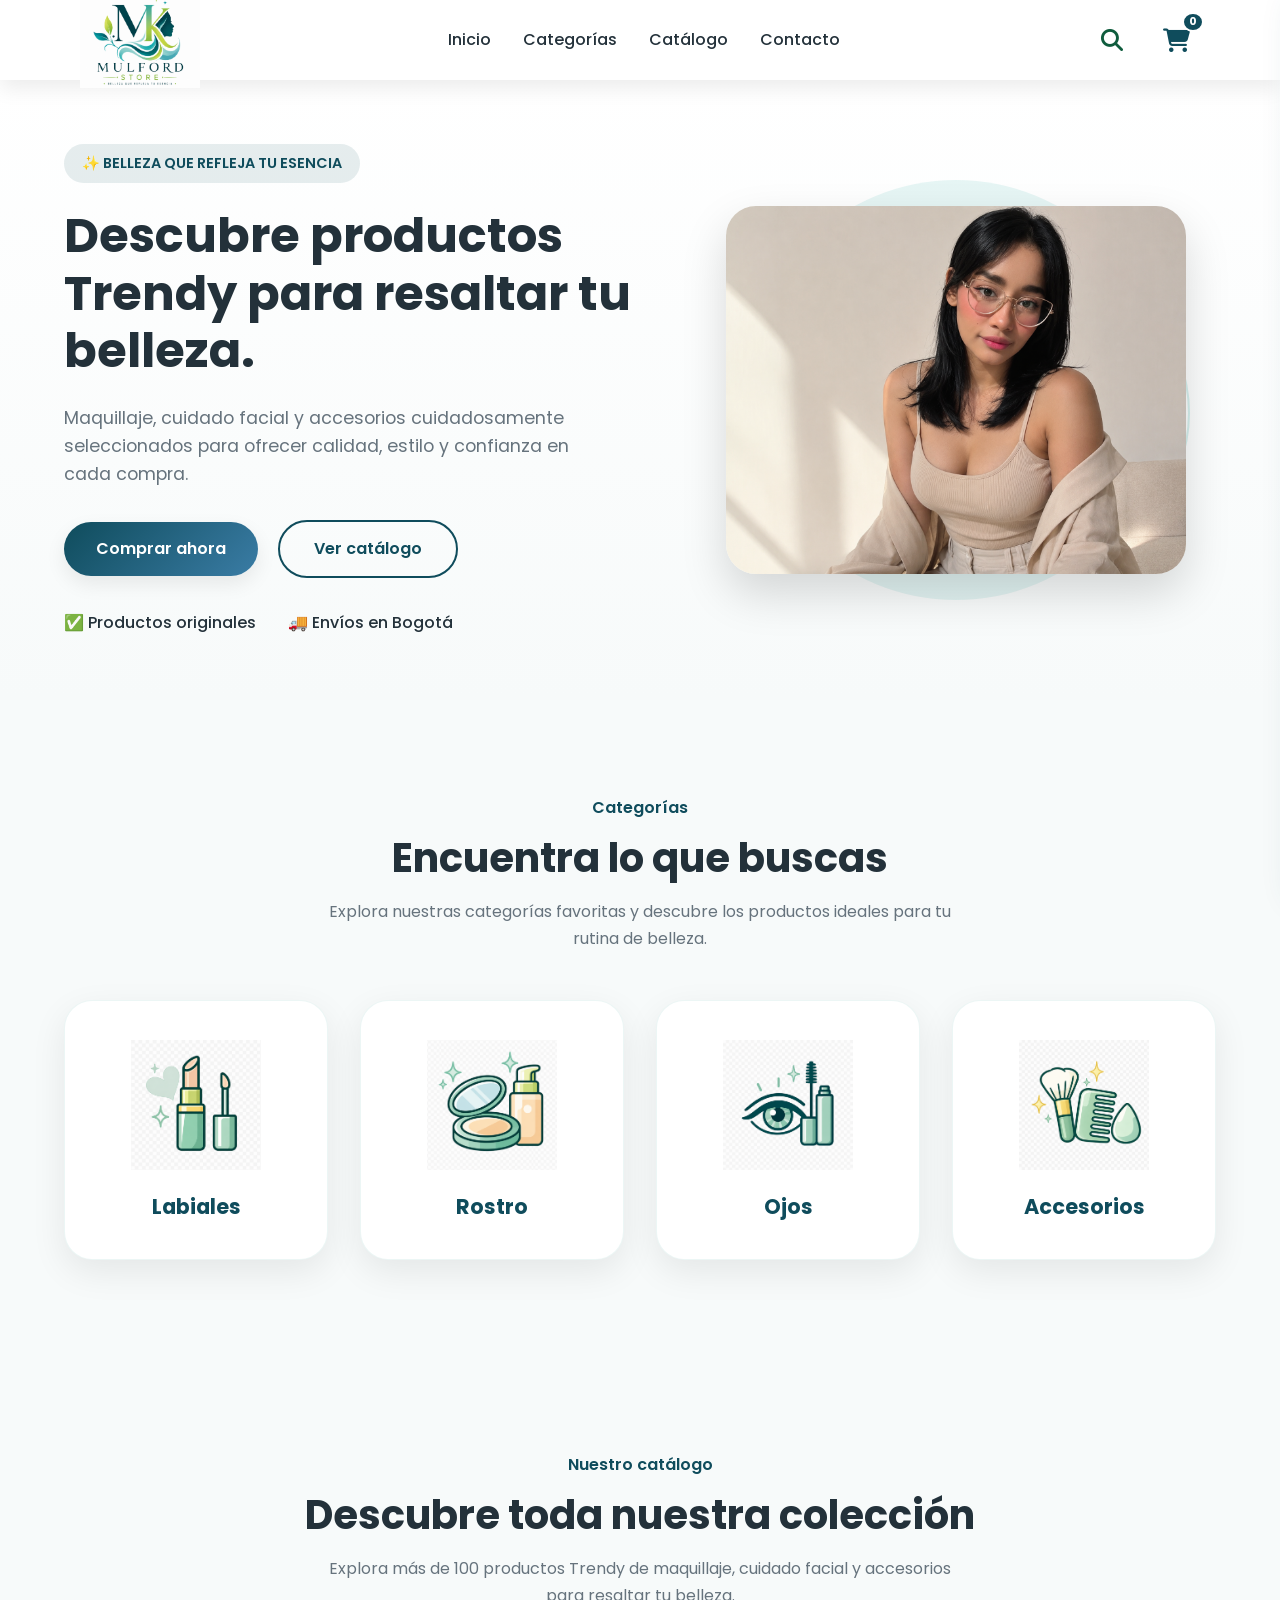
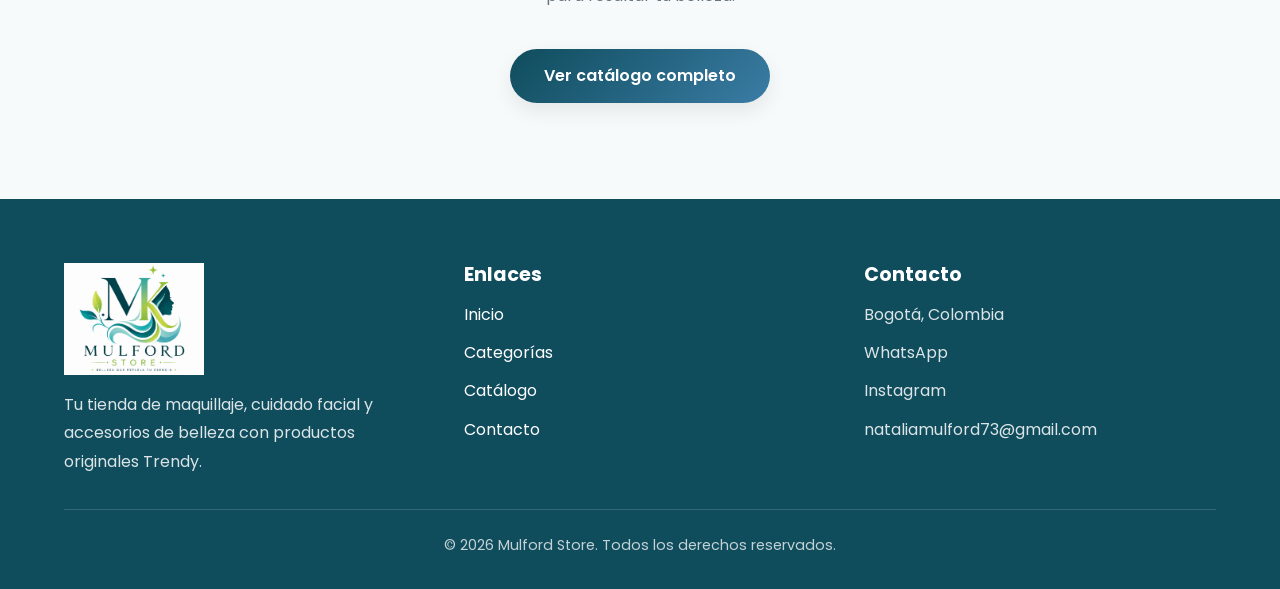
==== commit f733f64f: "feat: implementa gestion de pedidos y referencias comerciales" ====
--- a/index.html
+++ b/index.html
@@ -9,7 +9,7 @@
     <title>Mulford Store</title>
 
     <meta name="description"
-        content="Mulford Store - Tienda de maquillaje, cuidado facial y accesorios Trendy con envíos a toda Colombia.">
+        content="Mulford Store - Tienda de maquillaje, cuidado facial y accesorios Trendy con envíos a toda Bogotá.">
 
     <meta name="keywords"
         content="maquillaje, Trendy, belleza, cosméticos, labiales, bases, Colombia">
@@ -211,7 +211,7 @@
                         </div>
 
                         <div>
-                            🚚 Envíos a toda Colombia
+                            🚚 Envíos en Bogotá
                         </div>
 
                     </div>
@@ -478,7 +478,7 @@
 
                     <p>
 
-                        <a href="https://wa.me/573001234567"
+                        <a href="https://wa.me/573224591010"
                             target="_blank"
                             rel="noopener noreferrer">
 
@@ -503,7 +503,7 @@
 
 
                     <p>
-                        contacto@mulfordstore.com
+                        nataliamulford73@gmail.com
                     </p>
 
                 </div>
